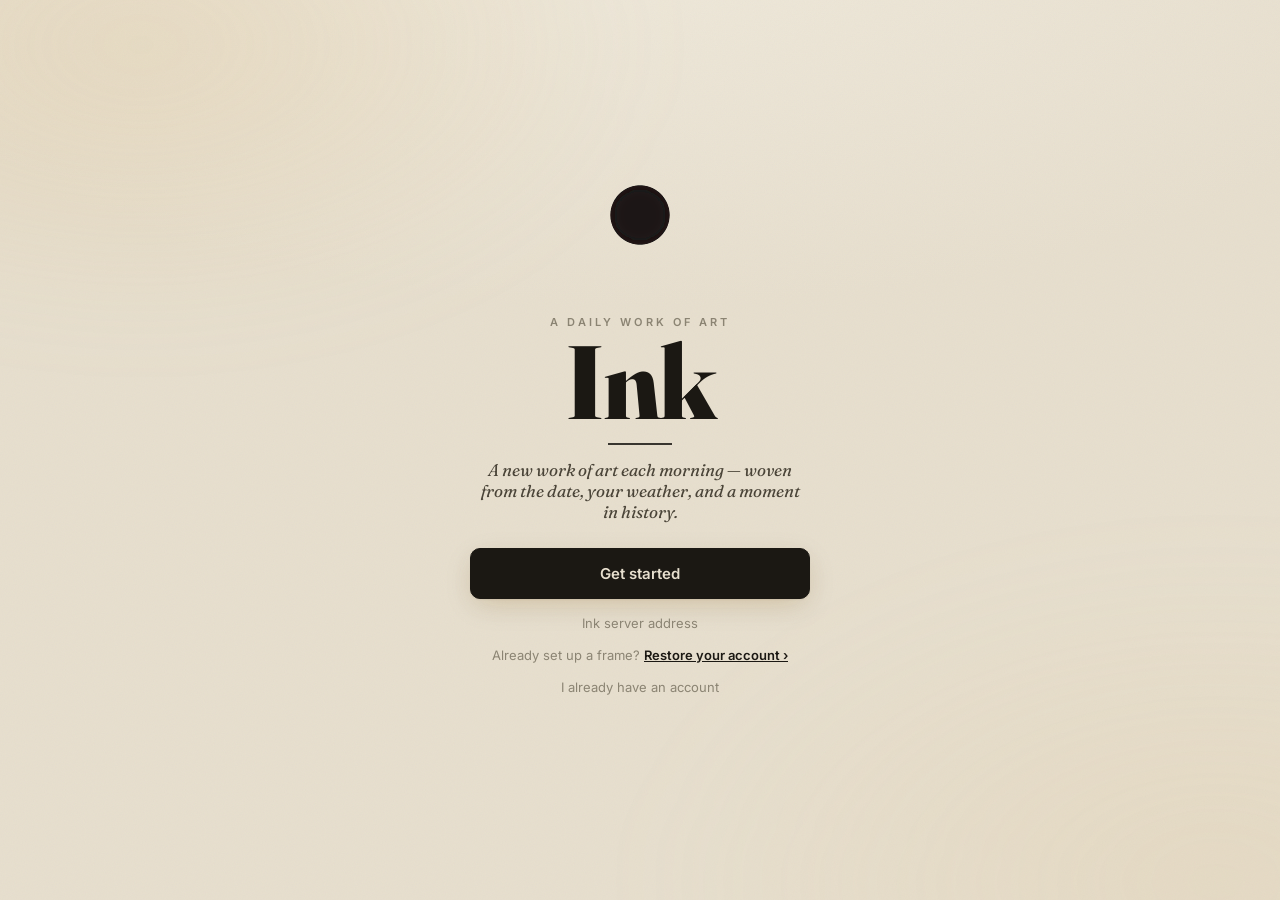
==== index.html @ da03d5d1 "deploy: review fixes (tz banner, drag click-through, toasts) + UI polish (SW v104)" ====
<!DOCTYPE html>
<html lang="en">
<head>
  <meta charset="utf-8" />
  <meta name="viewport" content="width=device-width, initial-scale=1, viewport-fit=cover" />
  <meta name="theme-color" content="#e7dfce" />
  <link rel="icon" type="image/svg+xml" href="icon.svg" />
  <link rel="icon" type="image/png" sizes="192x192" href="icon-192.png" />
  <link rel="icon" type="image/png" sizes="512x512" href="icon-512.png" />
  <link rel="apple-touch-icon" href="apple-touch-icon.png" />
  <link rel="manifest" href="manifest.webmanifest" />
  <title>Ink</title>
  <link rel="preconnect" href="https://fonts.googleapis.com" />
  <link rel="preconnect" href="https://fonts.gstatic.com" crossorigin />
  <link rel="stylesheet"
    href="https://fonts.googleapis.com/css2?family=Fraunces:ital,opsz,wght@0,9..144,400;0,9..144,500;0,9..144,600;0,9..144,800;1,9..144,400&family=Inter:wght@400;500;600&display=swap" />
  <link rel="stylesheet" href="styles.css" />
</head>
<body>
  <!-- Reusable ink-blob mark (gooey filter). -->
  <svg width="0" height="0" aria-hidden="true" style="position:absolute">
    <defs>
      <filter id="goo">
        <feGaussianBlur in="SourceGraphic" stdDeviation="5" result="b" />
        <feColorMatrix in="b" mode="matrix"
          values="1 0 0 0 0  0 1 0 0 0  0 0 1 0 0  0 0 0 20 -9" />
      </filter>
      <g id="inkblob" filter="url(#goo)">
        <circle class="bl b1" cx="80" cy="80" r="24" />
        <circle class="bl b2" cx="80" cy="80" r="17" />
        <circle class="bl b3" cx="80" cy="80" r="13" />
        <circle class="bl b4" cx="80" cy="80" r="19" />
        <circle class="bl b5" cx="80" cy="80" r="10" />
      </g>
    </defs>
  </svg>

  <main id="app">

    <!-- Shared pull-to-refresh spinner (overlays whichever screen is pulling). -->
    <div class="pull-spinner" id="pull-spinner" aria-hidden="true">
      <svg viewBox="0 0 24 24" width="20" height="20" fill="none" stroke="currentColor" stroke-width="2" stroke-linecap="round" stroke-linejoin="round">
        <path d="M3 12a9 9 0 0 1 15.5-6.2L21 8" /><path d="M21 3v5h-5" />
        <path d="M21 12a9 9 0 0 1-15.5 6.2L3 16" /><path d="M3 21v-5h5" />
      </svg>
    </div>

    <!-- ───────────────────────── Welcome ────────────────────────────────── -->
    <section id="screen-welcome" class="screen center">
      <div class="inkmark inkmark-lg" aria-hidden="true"><svg viewBox="0 0 160 160"><use href="#inkblob" /></svg></div>
      <p class="eyebrow">A daily work of art</p>
      <h1 class="word">Ink</h1>
      <hr class="rule" />
      <p class="tagline">A new work of art each morning — woven from the date, your weather, and a moment in history.</p>
      <button id="start-btn" class="btn-primary">Get started</button>
      <details id="server-details" class="disclosure">
        <summary>Ink server address</summary>
        <label>Server URL<input id="server-url" placeholder="https://your-ink-server" /></label>
        <button id="server-save" type="button" class="btn-ghost">Save server</button>
      </details>
      <p class="returning-hint">Already set up a frame? <button type="button" id="restore-open" class="link inline-link">Restore your account ›</button></p>
      <details class="disclosure" id="restore-details">
        <summary>I already have an account</summary>
        <label>Account token<input id="restore-token" placeholder="paste your token" /></label>
        <button id="restore-btn" class="btn-ghost">Restore</button>
      </details>
      <p id="welcome-error" class="error" hidden></p>
    </section>

    <!-- ───────────────────────────── Home ───────────────────────────────── -->
    <section id="screen-home" class="screen home" hidden>
      <header class="home-top">
        <span class="brand-word">Ink</span>
        <span class="inkmark inkmark-anim" aria-hidden="true"><svg viewBox="0 0 160 160"><use href="#inkblob" /></svg></span>
        <span class="home-actions">
          <button class="gear-btn" id="add-frame-btn" aria-label="Add a frame" title="Add a frame">
            <svg viewBox="0 0 24 24" width="22" height="22"><path d="M12 5v14M5 12h14" fill="none" stroke="currentColor" stroke-width="2" stroke-linecap="round"/></svg>
          </button>
          <button class="gear-btn" id="app-settings-btn" aria-label="App settings">
            <svg viewBox="0 0 24 24" width="22" height="22"><path d="M12 8a4 4 0 100 8 4 4 0 000-8zm8.4 4a6.5 6.5 0 00-.1-1.2l2-1.6-2-3.4-2.4 1a6.4 6.4 0 00-2-1.2l-.4-2.6H9.5L9 5.8a6.4 6.4 0 00-2 1.2l-2.4-1-2 3.4 2 1.6A6.5 6.5 0 003.6 12c0 .4 0 .8.1 1.2l-2 1.6 2 3.4 2.4-1c.6.5 1.3.9 2 1.2l.4 2.6h5l.4-2.6c.7-.3 1.4-.7 2-1.2l2.4 1 2-3.4-2-1.6c.1-.4.1-.8.1-1.2z" fill="none" stroke="currentColor" stroke-width="1.6"/></svg>
          </button>
        </span>
      </header>

      <!-- Empty: no frame connected -->
      <div id="home-empty" class="empty-state" hidden>
        <div class="empty-brand">
          <span class="empty-wordmark">Ink</span>
          <span class="inkmark float" aria-hidden="true"><svg viewBox="0 0 160 160"><use href="#inkblob" /></svg></span>
        </div>
        <h2>Add your first frame</h2>
        <p class="muted">Connect your Ink frame and see a new work of art each morning.</p>
        <button id="empty-connect-btn" class="btn-primary">Connect a frame</button>
      </div>

      <!-- Connected: a swipeable carousel of frames, each a hung work of art -->
      <div id="home-frame" class="home-frame" hidden>
        <div class="home-carousel" id="home-carousel"></div>
        <div class="dots" id="home-dots" hidden></div>
        <p class="swipe-hint" id="home-swipe-hint" hidden>Swipe to switch · hold to reorder</p>
      </div>
      <!-- One card per frame, cloned into #home-carousel (classes, not ids, so
           multiple cards can coexist). -->
      <template id="home-card-tpl">
        <div class="home-card">
          <button class="gallery-frame home-art-btn" type="button" aria-label="Open frame">
            <span class="gframe-wood">
              <span class="gframe-mat">
                <span class="skeleton home-skeleton"></span>
                <img class="home-art-img" alt="current artwork" />
              </span>
            </span>
          </button>
          <figcaption class="home-meta">
            <h2 class="art-title">
              <span class="home-frame-name">My frame</span>
              <svg class="title-moon home-sleep-moon" viewBox="0 0 24 24" width="16" height="16" aria-label="Asleep" hidden><path d="M21 12.8A9 9 0 1 1 11.2 3a7 7 0 0 0 9.8 9.8z" fill="currentColor"/></svg>
            </h2>
            <p class="art-caption home-explain">—</p>
            <button class="open-chip home-more" type="button">Open</button>
          </figcaption>
        </div>
      </template>
    </section>

    <!-- ───────────────────────── Connect a frame ────────────────────────── -->
    <section id="screen-connect" class="screen" hidden>
      <header class="topbar">
        <button class="link back" id="connect-back">‹ Back</button>
        <span class="brand-text">Connect a frame</span><span class="spacer"></span>
      </header>
      <ol class="steps">
        <li><b>Onboarding mode.</b> A new frame is ready on first power‑on. To re‑pair
          one, hold <b>KEY3</b> ~15 s.</li>
        <li><b>Join the frame's Wi‑Fi</b> (“Ink Frame”) on your phone; a setup page opens.</li>
        <li><b>Pick your home Wi‑Fi.</b> The frame then shows a QR + 6‑digit code.</li>
        <li><b>Scan it below</b> (or enter the code).</li>
      </ol>

      <button type="button" id="scan-btn" class="btn-primary">Scan QR to pair</button>
      <div id="scanner" class="scanner" hidden>
        <video id="scan-video" playsinline muted></video>
        <p class="scan-hint" id="scan-hint">Point the camera at the QR on the frame…</p>
        <button type="button" id="scan-cancel" class="btn-ghost">Cancel</button>
      </div>

      <details class="disclosure" id="manual-pair">
        <summary>Enter the code instead</summary>
        <form id="pair-form" class="pair-form">
          <input id="pair-code" inputmode="numeric" maxlength="6" placeholder="000000" class="code-input" />
          <label>Name this frame <span class="optional">(optional)</span>
            <input id="pair-name" maxlength="40" placeholder="e.g. Living room" /></label>
          <button type="submit" class="btn-primary">Pair frame</button>
          <p id="pair-error" class="error" hidden></p>
        </form>
      </details>
    </section>

    <!-- ─────────────────────────── Frame detail ─────────────────────────── -->
    <section id="screen-frame" class="screen frame-screen" hidden>
      <header class="home-top">
        <button class="link back" id="frame-back">‹</button>
        <span class="brand-word small">Ink</span>
        <span class="inkmark inkmark-anim" aria-hidden="true"><svg viewBox="0 0 160 160"><use href="#inkblob" /></svg></span>
      </header>

      <div class="gallery" id="gallery"></div>
      <div class="dots" id="gallery-dots"></div>

      <div class="status-line"><span class="dot" id="fr-dot"></span><span id="fr-status">—</span></div>

      <div class="frame-alert" id="frame-alert" hidden></div>

      <section class="placard">
        <p class="placard-eyebrow" id="ev-meta">On view today</p>
        <p class="placard-body" id="ev-text">—</p>
        <button type="button" id="ev-more" class="read-more" hidden>Read more</button>
        <p class="placard-sign" id="ev-sign" hidden></p>
      </section>

      <section class="also" id="other-events" hidden>
        <button type="button" id="also-toggle" class="also-toggle" aria-expanded="false" aria-controls="also-list">
          <span class="also-title">Also on this day</span>
          <span class="also-chev" aria-hidden="true">›</span>
        </button>
        <ul class="also-list" id="also-list" hidden></ul>
      </section>

      <div class="frame-controls">
        <button id="refresh-btn" type="button" class="icon-action" aria-label="Refresh the frame" title="Refresh the frame">
          <svg viewBox="0 0 24 24" aria-hidden="true"><path d="M20 11a8 8 0 1 0-.9 4.5M20 5v6h-6" fill="none" stroke="currentColor" stroke-width="2" stroke-linecap="round" stroke-linejoin="round"/></svg>
        </button>
        <button id="regen-btn" type="button" class="btn-primary">Generate</button>
        <button id="sleep-btn" type="button" class="icon-action" aria-label="Sleep the frame" title="Sleep the frame">
          <svg viewBox="0 0 24 24" aria-hidden="true"><path d="M21 12.8A8.5 8.5 0 1 1 11.2 3a6.6 6.6 0 0 0 9.8 9.8z" fill="none" stroke="currentColor" stroke-width="2" stroke-linecap="round" stroke-linejoin="round"/></svg>
        </button>
      </div>
      <p id="refresh-hint" class="sleep-hint center-text" hidden></p>

      <nav class="nav-list compact">
        <button class="nav-row" id="goto-artwork"><span class="nav-ico">🎨</span><span class="nav-t">Artwork</span><span class="nav-chev">›</span></button>
        <button class="nav-row" id="goto-settings"><span class="nav-ico">⚙︎</span><span class="nav-t">Frame settings</span><span class="nav-chev">›</span></button>
      </nav>
    </section>

    <!-- ────────────────────── Artwork settings ──────────────────────────── -->
    <section id="screen-artwork" class="screen" hidden>
      <header class="topbar">
        <button class="link back" id="artwork-back">‹ Frame</button>
        <span class="brand-text">Artwork</span><span class="spacer"></span>
      </header>
      <form id="artwork-form">

        <div class="card">
          <div class="card-head">
            <h3>Location &amp; weather</h3>
            <label class="toggle title-toggle" title="Use location &amp; weather"><input type="checkbox" id="use_weather" /><i></i></label>
          </div>
          <div id="loc-weather-body">
          <span class="field-label">Location</span>
          <div class="loc-view" id="loc-view">
            <span id="city-display" class="loc-text"></span>
            <button type="button" id="city-edit" class="loc-edit-btn" aria-label="Edit location">
              <svg viewBox="0 0 24 24" width="18" height="18" fill="none" stroke="currentColor"
                   stroke-width="1.7" stroke-linecap="round" stroke-linejoin="round">
                <path d="M12 20h9" />
                <path d="M16.5 3.5a2.12 2.12 0 0 1 3 3L7 19l-4 1 1-4 12.5-12.5z" />
              </svg>
            </button>
          </div>
          <div class="loc-edit" id="loc-edit" hidden>
            <div class="autocomplete">
              <div class="loc-input-row">
                <input id="city-name" placeholder="Type a city…" autocomplete="off"
                       autocapitalize="words" spellcheck="false" />
                <button type="button" id="city-find" class="btn-ghost inline">Find</button>
                <button type="button" id="city-accept" class="btn-accept" aria-label="Accept location">
                  <svg viewBox="0 0 24 24" width="20" height="20" fill="none" stroke="currentColor"
                       stroke-width="2.4" stroke-linecap="round" stroke-linejoin="round">
                    <path d="M20 6 9 17l-5-5" />
                  </svg>
                </button>
              </div>
              <ul id="city-suggest" class="suggest" hidden></ul>
            </div>
            <button type="button" id="geo-btn" class="link locate">Use my current location</button>
            <label class="toggle"><span>Enter coordinates manually</span><input type="checkbox" id="manual-coords" /><i></i></label>
            <div class="row" id="coords-row" hidden>
              <label>Latitude<input id="lat" type="number" step="0.0001" /></label>
              <label>Longitude<input id="lon" type="number" step="0.0001" /></label>
            </div>
          </div>
          <fieldset class="radios" id="unit-radios">
            <legend>Temperature units</legend>
            <label class="radio"><input type="radio" name="unit" value="c" /><span>°C</span></label>
            <label class="radio"><input type="radio" name="unit" value="f" /><span>°F</span></label>
          </fieldset>
          </div><!-- /loc-weather-body -->
        </div>

        <div class="card">
          <div class="card-head">
            <h3>Date</h3>
            <label class="toggle title-toggle" title="Show the date"><input type="checkbox" id="show_date" /><i></i></label>
          </div>
          <label id="date-format-row">Date format
            <select id="date-format"></select>
          </label>
          <div id="date-custom-wrap" hidden>
            <div class="field-label-row">
              <span class="field-label">Custom format</span>
              <button type="button" id="date-help-btn" class="help-btn" aria-label="Show format codes">?</button>
            </div>
            <input id="date-custom" type="text" maxlength="40" placeholder="ddd MMM Do" autocapitalize="none" autocomplete="off" spellcheck="false" />
            <p id="date-preview" class="date-preview"></p>
          </div>
        </div>

        <div id="date-help-modal" class="modal-overlay" hidden>
          <div class="modal-card" role="dialog" aria-modal="true" aria-label="Date format codes">
            <div class="modal-head">
              <h4>Format codes</h4>
              <button type="button" id="date-help-close" class="modal-close" aria-label="Close">&times;</button>
            </div>
            <dl id="date-token-list"></dl>
          </div>
        </div>

        <div class="card">
          <div class="card-head">
            <h3>Interests</h3>
            <label class="toggle title-toggle" title="Draw from a moment in history"><input type="checkbox" id="use_event" /><i></i></label>
          </div>
          <div id="interests-body">
            <p class="hint">Topics the daily moment is chosen from.</p>
            <fieldset class="chips" id="interest-chips"></fieldset>
            <label>Anything else<input id="interest-other" placeholder="e.g. jazz, sailing, poetry" /></label>
            <h4 class="sub">Holidays</h4>
            <label class="toggle"><span>Jewish</span><input type="checkbox" id="h-jewish" /><i></i></label>
            <label class="toggle"><span>Israeli</span><input type="checkbox" id="h-israeli" /><i></i></label>
            <label class="toggle"><span>Global</span><input type="checkbox" id="h-global" /><i></i></label>
          </div>
        </div>

        <div class="card">
          <h3>Style &amp; details</h3>
          <fieldset class="radios orient" id="orient-radios">
            <legend>Orientation</legend>
            <label class="radio orient-opt"><input type="radio" name="orient" value="landscape" /><span><svg viewBox="0 0 24 18" class="ori"><rect x="1" y="1" width="22" height="16" rx="2"/></svg>Landscape</span></label>
            <label class="radio orient-opt"><input type="radio" name="orient" value="portrait" /><span><svg viewBox="0 0 18 24" class="ori"><rect x="1" y="1" width="16" height="22" rx="2"/></svg>Portrait</span></label>
          </fieldset>
          <label>Language<select id="language"><option value="en">English</option><option value="he">Hebrew</option></select></label>
          <label>Signature<input id="signature" placeholder="Ink." /></label>
        </div>

        <div class="sticky-save">
          <button type="submit" class="btn-primary">Save</button>
        </div>
      </form>
    </section>

    <!-- ───────────────────────── Frame settings ─────────────────────────── -->
    <section id="screen-settings" class="screen" hidden>
      <header class="topbar">
        <button class="link back" id="settings-back">‹ Frame</button>
        <span class="brand-text">Frame settings</span>
        <button id="settings-save" class="btn-save-top" type="button" disabled>Save</button>
      </header>

      <div class="card status-card">
        <div class="status-head"><span class="dot" id="set-dot"></span><span class="status-state" id="set-state">—</span></div>
        <p class="status-sub" id="set-sub"></p>
      </div>

      <div class="card">
        <h3>Name</h3>
        <input id="set-name" maxlength="40" placeholder="Ink Frame" />
      </div>

      <div class="card">
        <h3>Schedule</h3>
        <fieldset class="radios" id="sched-radios">
          <legend>Create a new work</legend>
          <label class="radio"><input type="radio" name="sched" value="daily" /><span>Daily</span></label>
          <label class="radio"><input type="radio" name="sched" value="weekly" /><span>Weekly</span></label>
          <label class="radio"><input type="radio" name="sched" value="custom" /><span>Specific days</span></label>
        </fieldset>
        <fieldset class="chips days" id="day-chips" hidden></fieldset>
        <label>Daily update time<input id="wake" type="time" step="300" /></label>
      </div>

      <div class="card">
        <h3>Power</h3>
        <fieldset class="radios" id="sleep-radios">
          <legend>When idle</legend>
          <label class="radio"><input type="radio" name="sleepmode" value="always_on" /><span>Always on</span></label>
          <label class="radio"><input type="radio" name="sleepmode" value="sleep" /><span>Sleep after a while</span></label>
        </fieldset>
        <label id="sleep-after-row" hidden>Sleep after (minutes)<input id="sleep-after" type="number" min="1" max="240" /></label>
        <p class="hint">Always on keeps the picture up and refreshes through the day — best when plugged in. Sleep wakes at the update time, shows the new work, then sleeps to save power — best on battery.</p>
      </div>

      <div class="card">
        <h3>Time zone</h3>
        <label class="toggle"><span>Automatic (match the location)</span><input type="checkbox" id="auto-tz" /><i></i></label>
        <label id="tz-row" hidden>Time zone<input id="tz" placeholder="Asia/Jerusalem" /></label>
      </div>

      <dl class="spec">
        <div><dt>Connection</dt><dd id="spec-conn">—</dd></div>
        <div><dt>Wi‑Fi signal</dt><dd id="spec-wifi">—</dd></div>
        <div><dt>Firmware</dt><dd id="spec-fw">—</dd></div>
        <div><dt>Frame ID</dt><dd id="spec-id" class="mono">—</dd></div>
      </dl>
      <button id="check-fw-btn" type="button" class="btn-ghost wide">Check for updates</button>
      <p id="fw-status-hint" class="hint center-text"></p>

      <div class="card">
        <h3>Buttons</h3>
        <ul class="buttons-help">
          <li><b>KEY1</b><span>Sleep / wake — tap to put the frame to sleep, tap again to wake it.</span></li>
          <li><b>KEY2</b><span>Refresh — re‑fetch and redraw the current artwork.</span></li>
          <li><b>KEY3</b><span>Wake — wakes the frame from sleep.</span></li>
          <li><b>KEY1 + KEY3</b><span>Factory reset — hold both together for ~15 s to wipe Wi‑Fi &amp; pairing and return to onboarding.</span></li>
        </ul>
      </div>

      <button id="disconnect-btn" type="button" class="btn-danger">Disconnect &amp; forget this frame</button>
      <p class="hint center-text">Forgetting unpairs this frame from your account. It keeps its Wi‑Fi and shows the pairing screen, ready to re‑add.</p>

      <button id="factory-btn" type="button" class="btn-danger">Factory restore</button>
      <p class="hint center-text">Full wipe: clears Wi‑Fi <em>and</em> pairing on the frame and returns it to onboarding from scratch — for re‑gifting or moving networks. The frame must be online.</p>
    </section>

    <!-- ───────────────────────── App settings ───────────────────────────── -->
    <section id="screen-account" class="screen" hidden>
      <header class="topbar">
        <button class="link back" id="acct-back">‹ Home</button>
        <span class="brand-text">App settings</span><span class="spacer"></span>
      </header>

      <div class="card">
        <h3>Image generation</h3>
        <p class="hint">Your daily artwork is created with OpenAI. Use Ink's shared key, or bring your own.</p>
        <div class="segmented">
          <button type="button" class="seg" id="seg-platform">Ink's key</button>
          <button type="button" class="seg" id="seg-own">My own key</button>
        </div>
        <div id="own-key-fields" hidden>
          <label>Your OpenAI API key<input id="api-key" type="password" placeholder="sk-..." autocomplete="off" /></label>
          <button id="save-key-btn" type="button" class="btn-primary">Save key</button>
        </div>
        <p id="key-required-note" class="hint" hidden>Your own key is required for this account.</p>
        <p id="key-err" class="error" hidden></p>
      </div>

      <div class="card" id="install-card" hidden>
        <h3>Install Ink</h3>
        <p class="hint" id="install-hint">Add Ink to your home screen for a full‑screen experience.</p>
        <button id="install-btn" type="button" class="btn-primary">Install app</button>
      </div>

      <dl class="spec">
        <div><dt>App version</dt><dd id="app-version" class="mono">—</dd></div>
        <div><dt>Account</dt><dd id="acct-id" class="mono">—</dd></div>
      </dl>
      <button id="update-btn" type="button" class="btn-ghost wide">Check for updates</button>

      <details class="disclosure-card">
        <summary>Advanced</summary>
        <div class="adv-body">
          <label>Server URL<input id="acct-server-url" placeholder="https://your-ink-server" /></label>
          <button id="acct-server-save" type="button" class="btn-ghost">Save server</button>
          <hr class="adv-rule" />
          <p class="hint">Account key — restores this account on another device (temporary, until sign‑in). Keep it private.</p>
          <input id="token-display" readonly class="mono" />
        </div>
      </details>

      <button id="logout-btn" type="button" class="link danger-link">Log out</button>
    </section>

  </main>

  <div id="install-banner" class="install-banner" hidden>
    <div class="ib-mark inkmark inkmark-sm" aria-hidden="true"><svg viewBox="0 0 160 160"><use href="#inkblob" /></svg></div>
    <div class="ib-body">
      <p class="ib-title">Install Ink</p>
      <p class="ib-sub" id="ib-sub">Add it to your home screen for a full‑screen experience.</p>
      <label class="ib-check"><input type="checkbox" id="ib-dontshow" /> Don't show this again</label>
    </div>
    <div class="ib-actions">
      <button id="ib-install" class="btn-primary ib-btn">Install</button>
      <button id="ib-dismiss" class="link ib-later">Not now</button>
    </div>
  </div>

  <!-- Visibility is opacity-driven (.show); no [hidden] — the global
       [hidden]{display:none!important} would defeat the fade transition. -->
  <div id="toast" class="toast" aria-live="polite"></div>

  <!-- Firmware-update toast: pinned to the top, black on white text. Re-checked
       on every app launch; "Close" dismisses it for this session only. -->
  <div id="fw-toast" class="fw-toast" hidden role="status">
    <div class="fw-toast-text">
      <strong id="fw-toast-title">Firmware update available</strong>
      <span id="fw-toast-sub" class="fw-toast-sub"></span>
    </div>
    <button id="fw-toast-update" type="button" class="fw-toast-btn">Update</button>
    <button id="fw-toast-close" type="button" class="fw-toast-x" aria-label="Close">✕</button>
  </div>

  <!-- App (PWA) update — mirrors the firmware toast; Refresh reloads the new build. -->
  <div id="app-toast" class="fw-toast" hidden role="status">
    <div class="fw-toast-text">
      <strong>App update available</strong>
      <span class="fw-toast-sub">A new version of Ink is ready.</span>
    </div>
    <button id="app-toast-refresh" type="button" class="fw-toast-btn">Refresh</button>
    <button id="app-toast-close" type="button" class="fw-toast-x" aria-label="Close">✕</button>
  </div>

  <!-- Artwork-waiting toast: a new work was generated but the frame is asleep/
       offline, so it can't fetch it until it's back. Persists (no remote wake). -->
  <div id="wake-toast" class="fw-toast" hidden role="status">
    <div class="fw-toast-text">
      <strong>New artwork ready</strong>
      <span id="wake-toast-sub" class="fw-toast-sub">Wake the frame to show it.</span>
    </div>
    <button id="wake-toast-close" type="button" class="fw-toast-x" aria-label="Close">✕</button>
  </div>

  <!-- Zoom lightbox: tap an artwork in the gallery to view it large -->
  <div id="lightbox" class="lightbox" hidden>
    <button id="lb-close" class="lb-close" aria-label="Close">✕</button>
    <div class="lb-frame"><img id="lb-img" alt="artwork" /></div>
  </div>

  <script src="jsqr.js"></script>
  <script src="app.js"></script>
</body>
</html>
---- styles.css ----
/* ───────────────────────────── Ink — premium control app ──────────────────
   Editorial black & beige. Fraunces display serif, Inter for UI text.
   ------------------------------------------------------------------------- */
:root {
  --paper:    #e7dfce;   /* warm beige ground */
  --paper-2:  #efe9db;   /* lifted card */
  --ink:      #1b1813;   /* near-black */
  --ink-soft: #4a4438;
  --muted:    #8b8473;
  --line:     #cfc6b1;
  --accent:   #1b1813;
  --ok:       #3f6b4c;
  --danger:   #9b3b2f;
  --radius:   16px;
  --radius-sm: 10px;
  --shadow:   0 1px 2px rgba(27,24,19,.06), 0 8px 30px rgba(27,24,19,.08);
  --shadow-lg: 0 2px 6px rgba(27,24,19,.08), 0 24px 60px rgba(27,24,19,.16);
  --ease:     cubic-bezier(.2,.7,.2,1);
  --maxw:     560px;
  --glow:     214, 178, 116;   /* warm amber for AI-magic glows: rgba(var(--glow), a) */
}

* { box-sizing: border-box; }
html, body { margin: 0; }
/* Suppress the browser's native pull-to-refresh everywhere — we provide our own. */
html, body { overscroll-behavior-y: none; }
/* A `hidden` element must always stay hidden — author rules like
   `.home-frame { display:flex }` would otherwise beat the UA [hidden] default
   and leak the inactive view under the active one. */
[hidden] { display: none !important; }
body {
  background:
    radial-gradient(120% 80% at 50% -10%, #efe9db 0%, var(--paper) 55%),
    var(--paper);
  color: var(--ink);
  font-family: "Inter", system-ui, sans-serif;
  -webkit-font-smoothing: antialiased;
  min-height: 100dvh;
  background-attachment: fixed;
}
body::before {
  content: ""; position: fixed; inset: 0; pointer-events: none; z-index: 0;
  opacity: .04;
  background-image: url("data:image/svg+xml,%3Csvg xmlns='http://www.w3.org/2000/svg' width='120' height='120'%3E%3Cfilter id='n'%3E%3CfeTurbulence type='fractalNoise' baseFrequency='.9' numOctaves='2'/%3E%3C/filter%3E%3Crect width='100%25' height='100%25' filter='url(%23n)'/%3E%3C/svg%3E");
}
/* Ambient "AI" aura — warm glows that slowly breathe + drift behind everything. */
body::after {
  content: ""; position: fixed; inset: -25%; z-index: 0; pointer-events: none;
  background:
    radial-gradient(38% 30% at 24% 20%, rgba(var(--glow), .18), transparent 70%),
    radial-gradient(42% 34% at 80% 82%, rgba(var(--glow), .12), transparent 72%);
  filter: blur(48px);
  animation: aura-drift 26s ease-in-out infinite alternate;
}
@keyframes aura-drift {
  from { transform: translate3d(0, 0, 0) scale(1); }
  to   { transform: translate3d(2%, -3%, 0) scale(1.1); }
}

#app { position: relative; z-index: 1; max-width: var(--maxw); margin: 0 auto;
       padding: max(18px, env(safe-area-inset-top)) 20px 60px; }
/* Home is locked to exactly one viewport — no page scroll. Other screens keep
   the scrollable padding above. */
#app.locked { height: 100dvh; overflow: hidden;
       padding: max(12px, env(safe-area-inset-top)) 20px max(10px, env(safe-area-inset-bottom)); }
/* Lock the page itself on home so it can't scroll/rubber-band even a few px. */
body.home-locked { overflow: hidden; height: 100dvh; overscroll-behavior-y: none; }

/* ── Screen transitions ───────────────────────────────────────────────── */
.screen { animation: rise .42s var(--ease) both; }
/* Must beat later equal-specificity rules like `.screen.center { display:flex }`,
   otherwise a hidden screen (e.g. welcome) keeps rendering under the active one. */
.screen[hidden] { display: none !important; }
@keyframes rise { from { opacity: 0; transform: translateY(10px); } to { opacity: 1; transform: none; } }
.screen.center { min-height: 86dvh; display: flex; flex-direction: column;
                 align-items: center; justify-content: center; text-align: center; }
@media (prefers-reduced-motion: reduce) {
  .screen, .float, .bl, body::after,
  .brand-word, .word, .btn-primary.busy, .spin-sm, .gen-step, .pull-spinner.engaged { animation: none !important; }
}

/* ── Typography ───────────────────────────────────────────────────────── */
h1, h2, h3, .word, .brand, .brand-text, .placard-body, .status-state {
  font-family: "Fraunces", Georgia, serif;
}
.eyebrow { font-family: "Inter"; text-transform: uppercase; letter-spacing: .28em;
           font-size: 11px; color: var(--muted); margin: 0 0 6px; font-weight: 600; }
.word { font-size: clamp(64px, 22vw, 104px); font-weight: 800; line-height: .82;
        letter-spacing: -.02em; margin: 4px 0 0; }
.tagline { color: var(--ink-soft); max-width: 30ch; margin: 14px auto 26px;
           font-family: "Fraunces"; font-style: italic; font-size: 17px; }
.rule { width: 64px; border: none; border-top: 2px solid var(--ink); margin: 18px auto 0; opacity: .85; }
.muted { color: var(--muted); }
.hint { color: var(--muted); font-size: 13px; margin: 6px 0; }
.center-text { text-align: center; }
.mono { font-family: ui-monospace, "SF Mono", Menlo, monospace; font-size: 12.5px; }

/* ── Ink mark + blob animation ────────────────────────────────────────── */
.inkmark svg { width: 100%; height: 100%; display: block; }
.bl { fill: var(--ink); transform-origin: 80px 80px; animation: drift 7s var(--ease) infinite; }
.b2 { animation-delay: -1.4s } .b3 { animation-delay: -2.8s }
.b4 { animation-delay: -4.2s } .b5 { animation-delay: -5.6s }
@keyframes drift {
  0%,100% { transform: translate(0,0) scale(1); }
  20%     { transform: translate(13px,-10px) scale(1.12); }
  40%     { transform: translate(-9px,8px) scale(.9); }
  60%     { transform: translate(10px,9px) scale(1.08); }
  80%     { transform: translate(-7px,-6px) scale(.96); }
}
.inkmark-lg { width: 200px; height: 200px; }
.inkmark-md { width: 148px; height: 148px; }
.inkmark-sm { width: 26px; height: 26px; }
.float { animation: bob 6s var(--ease) infinite; }
@keyframes bob { 0%,100% { transform: translateY(0) } 50% { transform: translateY(-12px) } }

/* ── Top bar ──────────────────────────────────────────────────────────── */
.topbar { display: flex; align-items: center; gap: 10px; margin: 4px 0 22px; min-height: 38px; }
.brand { display: flex; align-items: center; gap: 8px; font-size: 24px; font-weight: 800;
         letter-spacing: -.01em; }
.brand-text { font-size: 19px; font-weight: 600; flex: 1; text-align: center; }
.spacer { width: 38px; }
/* Global Save in a settings header — enabled only when something changed. */
.btn-save-top { flex: none; background: var(--ink); color: var(--paper); border: none;
  border-radius: 999px; font: inherit; font-weight: 600; font-size: 14px; padding: 7px 18px;
  cursor: pointer; transition: opacity .2s, transform .12s var(--ease); }
.btn-save-top:disabled { opacity: .32; cursor: default; }
.btn-save-top:not(:disabled):active { transform: scale(.95); }
.link { background: none; border: none; color: var(--ink); font: inherit; cursor: pointer;
        font-weight: 500; padding: 6px 2px; }
.link.back { color: var(--ink-soft); }
.link:active { opacity: .6; }
.icon-btn { margin-left: auto; background: none; border: none; cursor: pointer; padding: 8px;
            border-radius: 50%; color: var(--ink); transition: background .2s; }
.icon-btn:hover { background: rgba(27,24,19,.07); }
.icon-btn svg { fill: currentColor; }

/* ── Buttons ──────────────────────────────────────────────────────────── */
button { font-family: inherit; }
.btn-primary, .btn-ghost, .btn-danger {
  display: inline-flex; align-items: center; justify-content: center;
  width: 100%; padding: 15px 18px; border-radius: var(--radius-sm);
  font-size: 15px; font-weight: 600; cursor: pointer; border: 1.5px solid var(--ink);
  transition: transform .12s var(--ease), box-shadow .2s, background .2s, opacity .2s;
}
/* Keyboard affordance: one consistent focus ring, everywhere (invisible for
   mouse/touch — :focus-visible only). */
:where(button, a, input, select, textarea, summary):focus-visible {
  outline: 2px solid var(--ink); outline-offset: 3px; border-radius: 4px;
}

.btn-primary { background: var(--ink); color: var(--paper);
               box-shadow: var(--shadow), 0 8px 26px -10px rgba(var(--glow), .45); }
.btn-primary:hover { box-shadow: var(--shadow-lg); transform: translateY(-1px); }
.btn-primary:active { transform: scale(.978); box-shadow: var(--shadow); }
.btn-ghost { background: transparent; color: var(--ink); }
.btn-ghost:hover { background: rgba(27,24,19,.05); }
.btn-danger { background: transparent; color: var(--danger); border-color: var(--danger); }
.btn-danger:hover { background: rgba(155,59,47,.07); }

/* Firmware-update toast — pinned to the top, black with white text. */
.fw-toast {
  position: fixed; top: 0; left: 0; right: 0; z-index: 50;
  margin: 0 auto; max-width: var(--maxw);
  display: flex; align-items: center; gap: 12px;
  padding: max(12px, env(safe-area-inset-top)) 14px 12px;
  background: #14110d; color: #fff;
  box-shadow: var(--shadow-lg);
  /* Fade in only — a translateY slide-in could get stuck in its start state
     (translateY(-100%)) and leave the toast above the viewport with the X
     unreachable. Opacity can't push it off-screen, so the toast (and its close
     button) is always in place. */
  animation: fw-fade .25s var(--ease) both;
}
@keyframes fw-fade { from { opacity: 0; } to { opacity: 1; } }
/* If several pinned toasts show at once, stack them instead of overlapping. */
#fw-toast:not([hidden]) ~ #app-toast { top: 64px; }
#fw-toast:not([hidden]) ~ #wake-toast,
#app-toast:not([hidden]) ~ #wake-toast { top: 64px; }
#fw-toast:not([hidden]) ~ #app-toast:not([hidden]) ~ #wake-toast { top: 128px; }
.fw-toast-text { flex: 1; min-width: 0; display: flex; flex-direction: column; line-height: 1.25; }
.fw-toast-text strong { font-weight: 700; font-size: 15px; }
.fw-toast-sub { font-size: 12.5px; opacity: .82; font-variant-numeric: tabular-nums; }
.fw-toast-btn {
  flex: none; background: #fff; color: #14110d; border: none; border-radius: 999px;
  font: inherit; font-weight: 600; font-size: 14px; padding: 8px 18px; cursor: pointer;
  transition: transform .12s var(--ease), opacity .2s;
}
.fw-toast-btn:not(:disabled):active { transform: scale(.95); }
.fw-toast-btn:disabled { opacity: .45; cursor: default; }
.fw-toast-x { flex: none; background: none; border: none; color: #fff; font-size: 15px;
  cursor: pointer; padding: 6px; opacity: .75; line-height: 1; }
.fw-toast-x:hover { opacity: 1; }
#factory-btn { margin-top: 18px; }
.btn-primary:disabled { opacity: .55; cursor: default; transform: none; }
.btn-ghost:disabled { opacity: .4; cursor: default; background: transparent; }
/* Generating: a warm shimmer sweeps the button — "AI at work". */
.btn-primary.busy {
  background-image: linear-gradient(100deg, var(--ink) 35%, #4a3d2c 50%, var(--ink) 65%);
  background-size: 220% 100%;
  animation: ink-sheen 1.3s linear infinite;
  white-space: nowrap;
}
/* Each generation step gently fades in as the label changes. */
.gen-step { display: inline-block; animation: gen-fade .34s var(--ease) both; }
@keyframes gen-fade { from { opacity: 0; transform: translateY(2px); } to { opacity: 1; transform: none; } }
button.inline { width: auto; white-space: nowrap; padding: 0 16px; }

/* Transient "✓ Saved" confirmation shown on the save button itself. */
.btn-saved { animation: saved-glow .9s var(--ease); }
.btn-saved .saved-ico { display: inline-grid; place-items: center; width: 1.05em; height: 1.05em;
                        margin-right: 7px; vertical-align: -2px;
                        animation: saved-pop .34s var(--ease) both; }
.btn-saved .saved-ico svg { width: 100%; height: 100%; }
.btn-saved .saved-ico path { stroke-dasharray: 24; stroke-dashoffset: 24;
                             animation: saved-draw .42s var(--ease) .06s forwards; }
.btn-saved .saved-label { animation: saved-fade .34s var(--ease) both; }
@keyframes saved-pop  { 0% { transform: scale(.3); opacity: 0; } 62% { transform: scale(1.18); } 100% { transform: scale(1); opacity: 1; } }
@keyframes saved-draw { to { stroke-dashoffset: 0; } }
@keyframes saved-fade { from { opacity: .25; } to { opacity: 1; } }
@keyframes saved-glow { 0% { box-shadow: 0 0 0 0 rgba(var(--glow), .5); } 100% { box-shadow: 0 0 0 8px rgba(var(--glow), 0); } }
@media (prefers-reduced-motion: reduce) {
  .btn-saved, .btn-saved .saved-ico, .btn-saved .saved-ico path, .btn-saved .saved-label { animation: none !important; stroke-dashoffset: 0 !important; }
}
.wide { margin-top: 8px; }
.danger-link { color: var(--danger); display: block; width: 100%; text-align: center;
               margin-top: 18px; font-weight: 600; }

/* ── Inputs ───────────────────────────────────────────────────────────── */
label { display: block; font-size: 13px; font-weight: 600; color: var(--ink-soft);
        margin: 12px 0 0; }
input, select {
  width: 100%; margin-top: 6px; padding: 12px 13px; font: inherit; font-size: 15px;
  color: var(--ink); background: var(--paper-2); border: 1.5px solid var(--line);
  border-radius: var(--radius-sm); transition: border-color .2s, box-shadow .2s;
}
input:focus, select:focus { outline: none; border-color: var(--ink);
                            box-shadow: 0 0 0 3px rgba(27,24,19,.08); }
.row { display: flex; gap: 12px; }
.row > label { flex: 1; }
.row > input { flex: 1; }

/* ── Disclosures (welcome) ───────────────────────────────────────────── */
.disclosure { width: 100%; max-width: 340px; margin: 16px auto 0; text-align: left; }
.disclosure summary { cursor: pointer; color: var(--muted); font-size: 13px;
                      text-align: center; list-style: none; }
.disclosure summary::-webkit-details-marker { display: none; }
#start-btn { max-width: 340px; }

/* ── Home: empty state + frame grid ──────────────────────────────────── */
.home-eyebrow { margin-bottom: 14px; }
.empty-state { flex: 1; display: flex; flex-direction: column; align-items: center;
               justify-content: center; text-align: center; padding: 10px; }
/* Brand lockup: the "Ink" wordmark on top, the animated ink blob below it. */
.empty-brand { display: flex; flex-direction: column; align-items: center; gap: 8px; margin-bottom: 26px; }
.empty-brand .inkmark { width: 96px; height: 96px; margin: 0; }
.empty-wordmark { font-family: "Fraunces"; font-weight: 800; line-height: 1; letter-spacing: -.02em;
                  color: var(--ink); font-size: clamp(56px, 18vw, 84px); }
/* The empty state carries the branding, so drop the header wordmark + blob
   (the gear stays for account access). */
#screen-home.is-empty .home-top .brand-word,
#screen-home.is-empty .home-top .inkmark-anim { display: none; }
.empty-state h2 { font-size: 28px; margin: 0 0 6px; }
.empty-state p { margin: 0 auto 22px; max-width: 26ch; }
.empty-state .btn-primary { max-width: 280px; margin: 0 auto; }

.frame-grid { display: grid; gap: 16px; }
.frame-card {
  display: block; width: 100%; text-align: left; cursor: pointer; padding: 0;
  background: var(--paper-2); border: 1.5px solid var(--line); border-radius: var(--radius);
  overflow: hidden; box-shadow: var(--shadow); transition: transform .18s var(--ease), box-shadow .25s;
  animation: rise .5s var(--ease) both;
}
.frame-card:hover { transform: translateY(-3px); box-shadow: var(--shadow-lg); }
.frame-card:active { transform: scale(.99); }
.fc-thumb { position: relative; aspect-ratio: 5 / 3; background: #fff;
            border-bottom: 1.5px solid var(--line); }
.fc-thumb img { width: 100%; height: 100%; object-fit: contain; display: block; }
.fc-thumb .skeleton { position: absolute; inset: 0; }
.fc-empty { display: flex; align-items: center; justify-content: center; height: 100%;
            color: var(--muted); font-size: 13px; }
.fc-body { padding: 14px 16px 16px; }
.fc-name { display: flex; align-items: center; gap: 8px; font-family: "Fraunces";
           font-size: 19px; font-weight: 600; }
.fc-desc { color: var(--ink-soft); font-size: 13.5px; margin: 6px 0 0; line-height: 1.45;
           display: -webkit-box; -webkit-line-clamp: 2; -webkit-box-orient: vertical; overflow: hidden; }
.add-frame { margin-top: 20px; background: none; border: 1.5px dashed var(--line);
             color: var(--ink-soft); border-radius: var(--radius); padding: 16px;
             width: 100%; cursor: pointer; font-weight: 600; transition: border-color .2s, color .2s; }
.add-frame:hover { border-color: var(--ink-soft); color: var(--ink); }

/* ── Status dot ──────────────────────────────────────────────────────── */
.dot { width: 9px; height: 9px; border-radius: 50%; background: var(--muted); flex: none; }
.s-on   { background: #3f6b4c; box-shadow: 0 0 0 4px rgba(63,107,76,.18); }
.s-sleep{ background: #b08a3e; box-shadow: 0 0 0 4px rgba(176,138,62,.16); }
.s-setup{ background: #6a86b8; box-shadow: 0 0 0 4px rgba(106,134,184,.16); }
.s-off  { background: #b1aa98; }

/* ── Picture frame ───────────────────────────────────────────────────── */
.artframe { margin: 6px 0 18px; perspective: 1200px; }
.mat {
  position: relative; background: #fff; padding: 18px; border-radius: 6px;
  border: 1px solid var(--line);
  box-shadow: var(--shadow-lg), inset 0 0 0 1px rgba(0,0,0,.04);
}
.mat::after { /* inner bevel */
  content: ""; position: absolute; inset: 18px; border: 1px solid rgba(0,0,0,.08);
  pointer-events: none;
}
.mat img { display: block; width: 100%; border-radius: 2px; opacity: 0;
           transition: opacity .5s var(--ease); }
.mat img.loaded { opacity: 1; }
.artframe.busy .mat img { filter: grayscale(1) opacity(.4); }

.skeleton { position: absolute; inset: 18px; border-radius: 2px;
            background: linear-gradient(100deg, #ece7db 30%, #f6f2e8 50%, #ece7db 70%);
            background-size: 200% 100%; animation: shimmer 1.4s infinite linear; }
.skeleton[hidden] { display: none; }
@keyframes shimmer { from { background-position: 200% 0 } to { background-position: -200% 0 } }

/* ── Museum placard ──────────────────────────────────────────────────── */
.placard { text-align: center; padding: 0 6px; }
.placard-eyebrow { font-size: 11px; letter-spacing: .18em; text-transform: uppercase;
                   color: var(--muted); margin: 0 0 8px; font-weight: 600; }
.placard-body { font-size: 17px; line-height: 1.55; margin: 0 0 8px; color: var(--ink); }
.placard-body.he { font-size: 16px; color: var(--ink-soft); }
.placard-sign { font-family: "Fraunces"; font-style: italic; color: var(--ink-soft); margin: 14px 0 0; font-size: 16px; }
.placard-credit { font-size: 11px; letter-spacing: .12em; text-transform: uppercase;
                  color: var(--muted); margin: 16px 0 0; }

/* ── Actions + nav list ──────────────────────────────────────────────── */
.actions { margin: 22px 0 8px; }
.actions-row { display: flex; gap: 12px; margin-top: 26px; }
/* Frame controls: circular icon buttons (Refresh, Sleep) flanking Regenerate. */
.frame-controls { display: flex; align-items: center; justify-content: center; gap: 12px; margin-top: 26px; }
.frame-controls .btn-primary { flex: 1; max-width: 260px; margin: 0; }
.icon-action { flex: none; width: 52px; height: 52px; border-radius: 50%; cursor: pointer;
               border: 1.5px solid var(--line); background: var(--paper-2); color: var(--ink);
               display: inline-flex; align-items: center; justify-content: center;
               transition: transform .12s var(--ease), box-shadow .2s, background .2s, opacity .2s; }
.icon-action svg { width: 23px; height: 23px; display: block; }
.icon-action:hover { box-shadow: var(--shadow); background: var(--paper); }
.icon-action:active { transform: scale(.93); }
.icon-action:disabled { opacity: .38; cursor: default; box-shadow: none; }
.icon-action.busy svg { animation: spin 1s linear infinite; }
@keyframes spin { to { transform: rotate(360deg); } }
/* In-button spinner for the Generate loading state — clearly animated. */
.spin-sm { display: inline-block; width: 15px; height: 15px; margin-right: 8px; vertical-align: -2px;
           border: 2px solid rgba(231,223,206,.35); border-top-color: var(--paper);
           border-radius: 50%; animation: spin .8s linear infinite; }
.actions-row .btn-ghost { flex: 0 0 38%; }
.actions-row .btn-primary { flex: 1; }
.nav-list { margin-top: 18px; display: grid; gap: 10px; }
.nav-row { display: flex; align-items: center; gap: 14px; width: 100%; cursor: pointer;
           background: var(--paper-2); border: 1.5px solid var(--line); border-radius: var(--radius);
           padding: 16px; text-align: left; transition: transform .14s var(--ease), box-shadow .2s; }
.nav-row:hover { box-shadow: var(--shadow); transform: translateY(-1px); }
.nav-row:active { transform: scale(.99); }
.nav-ico { font-size: 20px; width: 26px; text-align: center; }
.nav-col { flex: 1; display: flex; flex-direction: column; }
.nav-t { font-family: "Fraunces"; font-size: 16px; font-weight: 600; }
.nav-s { color: var(--muted); font-size: 12.5px; margin-top: 2px; }
.nav-chev { color: var(--muted); font-size: 22px; }

/* ── Cards & sections ────────────────────────────────────────────────── */
.card { background: var(--paper-2); border: 1.5px solid var(--line); border-radius: var(--radius);
        padding: 18px; margin: 0 0 16px; box-shadow: var(--shadow); }
.card h3 { margin: 0 0 4px; font-size: 17px; }
.steps { color: var(--ink-soft); font-size: 14px; line-height: 1.6; padding-left: 20px; }
.steps li { margin: 8px 0; }
.steps b { color: var(--ink); }

/* ── Connect / pairing ───────────────────────────────────────────────── */
.pair-form { margin-top: 8px; }
.code-input { text-align: center; font-family: "Fraunces"; font-size: 34px; font-weight: 600;
              letter-spacing: .42em; padding: 16px 0 16px .42em; }
.locate { color: var(--ink-soft); font-size: 13px; padding: 6px 0; }

/* ── Chips ───────────────────────────────────────────────────────────── */
.chips { border: none; padding: 0; margin: 10px 0 0; display: flex; flex-wrap: wrap; gap: 9px; }
.chip { position: relative; margin: 0; }
.chip input { position: absolute; opacity: 0; pointer-events: none; }
.chip span { display: inline-block; padding: 9px 15px; border-radius: 999px; font-size: 13.5px;
             font-weight: 600; color: var(--ink-soft); background: var(--paper);
             border: 1.5px solid var(--line); cursor: pointer; transition: all .18s var(--ease); }
.chip input:checked + span { background: var(--ink); color: var(--paper); border-color: var(--ink);
                             transform: translateY(-1px); box-shadow: var(--shadow); }

/* ── Toggle switches ─────────────────────────────────────────────────── */
.toggle { display: flex; align-items: center; justify-content: space-between; gap: 12px;
          margin: 14px 0 0; font-size: 14px; font-weight: 600; color: var(--ink); cursor: pointer; }
.toggle.standalone { margin: 0; }
.toggle input { position: absolute; opacity: 0; width: 0; height: 0; }
.toggle i { position: relative; width: 46px; height: 28px; border-radius: 999px;
            background: var(--line); transition: background .22s var(--ease); flex: none; }
.toggle i::after { content: ""; position: absolute; top: 3px; left: 3px; width: 22px; height: 22px;
                   border-radius: 50%; background: #fff; box-shadow: 0 1px 3px rgba(0,0,0,.25);
                   transition: transform .22s var(--ease); }
.toggle input:checked + i { background: var(--ink); }
.toggle input:checked + i::after { transform: translateX(18px); }
/* A master toggle sitting in a card's title row; collapses the card when off. */
.card-head { display: flex; align-items: center; justify-content: space-between; gap: 12px; }
.card-head h3 { margin: 0; }
.title-toggle { margin: 0; width: auto; flex: none; }
#loc-weather-body, #interests-body { margin-top: 4px; }

/* ── Sticky save ─────────────────────────────────────────────────────── */
.sticky-save { position: sticky; bottom: 0; padding: 14px 0 calc(14px + env(safe-area-inset-bottom));
               background: linear-gradient(to top, var(--paper) 60%, transparent); }

/* ── Frame settings: status + spec ───────────────────────────────────── */
.status-card { text-align: left; }
.status-head { display: flex; align-items: center; gap: 10px; }
.status-state { font-size: 22px; font-weight: 600; }
.status-sub { color: var(--muted); font-size: 13px; margin: 6px 0 0; }
.spec { background: var(--paper-2); border: 1.5px solid var(--line); border-radius: var(--radius);
        margin: 0 0 16px; padding: 4px 18px; box-shadow: var(--shadow); }
.spec > div { display: flex; justify-content: space-between; align-items: center;
              padding: 13px 0; border-bottom: 1px solid var(--line); gap: 16px; }
.spec > div:last-child { border-bottom: none; }
.spec dt { color: var(--muted); font-size: 13px; font-weight: 600; }
.spec dd { margin: 0; font-weight: 600; text-align: right; }
.buttons-help { list-style: none; padding: 0; margin: 8px 0 0; }
.buttons-help li { display: grid; grid-template-columns: 56px 1fr; gap: 10px; align-items: start;
                   padding: 10px 0; border-top: 1px solid var(--line); font-size: 13.5px; }
.buttons-help li:first-child { border-top: none; }
.buttons-help b { font-family: ui-monospace, monospace; font-size: 12px; background: var(--ink);
                  color: var(--paper); padding: 4px 8px; border-radius: 6px; text-align: center;
                  align-self: start; }
.buttons-help span { color: var(--ink-soft); line-height: 1.5; }

label .optional { color: var(--muted); font-weight: 400; text-transform: none; letter-spacing: 0; }

/* ── Segmented control (key chooser) ─────────────────────────────────── */
.segmented { display: flex; gap: 4px; background: var(--paper); border: 1.5px solid var(--line);
             border-radius: 12px; padding: 4px; margin: 12px 0; }
.seg { flex: 1; padding: 11px; border: none; background: transparent; border-radius: 9px;
       font: inherit; font-weight: 600; font-size: 14px; color: var(--ink-soft); cursor: pointer;
       transition: background .2s var(--ease), color .2s, box-shadow .2s; }
.seg.active { background: var(--ink); color: var(--paper); box-shadow: var(--shadow); }
.seg:disabled { opacity: .4; cursor: default; }
#own-key-fields { margin-top: 4px; }

/* ── Advanced disclosure card ────────────────────────────────────────── */
.disclosure-card { background: var(--paper-2); border: 1.5px solid var(--line); border-radius: var(--radius);
                   padding: 0 18px; margin: 16px 0; box-shadow: var(--shadow); }
.disclosure-card > summary { cursor: pointer; list-style: none; padding: 16px 0; font-weight: 600;
                             font-family: "Fraunces"; font-size: 16px; color: var(--ink);
                             display: flex; justify-content: space-between; align-items: center; }
.disclosure-card > summary::-webkit-details-marker { display: none; }
.disclosure-card > summary::after { content: "›"; color: var(--muted); font-size: 20px;
                                    transition: transform .2s var(--ease); }
.disclosure-card[open] > summary::after { transform: rotate(90deg); }
.adv-body { padding-bottom: 18px; }
.adv-rule { border: none; border-top: 1px solid var(--line); margin: 18px 0; }

/* ── Install banner ──────────────────────────────────────────────────── */
.install-banner {
  position: fixed; left: 50%; bottom: calc(18px + env(safe-area-inset-bottom));
  transform: translateX(-50%) translateY(28px); z-index: 60; width: min(520px, 92vw);
  display: flex; gap: 14px; align-items: flex-start;
  background: var(--paper-2); border: 1.5px solid var(--line); border-radius: var(--radius);
  padding: 16px; box-shadow: var(--shadow-lg);
  opacity: 0; transition: opacity .35s, transform .35s var(--ease);
}
.install-banner.show { opacity: 1; transform: translateX(-50%) translateY(0); }
.install-banner[hidden] { display: none; }
.ib-mark { width: 34px; height: 34px; flex: none; }
.ib-body { flex: 1; }
.ib-title { font-family: "Fraunces"; font-size: 17px; font-weight: 600; margin: 0; }
.ib-sub { color: var(--ink-soft); font-size: 13px; margin: 3px 0 8px; line-height: 1.4; }
.ib-check { display: flex; align-items: center; gap: 7px; font-size: 12.5px; font-weight: 500;
            color: var(--muted); margin: 0; cursor: pointer; }
.ib-check input { width: auto; margin: 0; }
.ib-actions { display: flex; flex-direction: column; gap: 6px; align-items: stretch; flex: none; }
.ib-btn { width: auto; padding: 10px 18px; }
.ib-later { font-size: 12.5px; color: var(--muted); }

/* ── QR scanner ──────────────────────────────────────────────────────── */
.scanner { margin: 14px 0; text-align: center; }
.scanner[hidden] { display: none; }
#scan-video { width: 100%; max-width: 320px; aspect-ratio: 1; object-fit: cover;
              border-radius: var(--radius); background: #000; border: 1.5px solid var(--line); }
.scan-hint { color: var(--muted); font-size: 13px; margin: 10px 0; }
.scanner .btn-ghost { max-width: 200px; margin: 0 auto; }

.returning-hint { color: var(--muted); font-size: 13px; margin: 16px 0 0; }
.inline-link { font: inherit; font-size: 13px; color: var(--ink); font-weight: 600;
               background: none; border: none; cursor: pointer; padding: 0; text-decoration: underline; }

/* ═══════════════════════ v2 — home as a hung work of art ═══════════════ */
.home { display: flex; flex-direction: column; height: 100%; min-height: 0; overflow: hidden; }
.home-top { display: flex; align-items: center; gap: 12px; margin: 2px 0 8px; position: relative; }
.brand-word { font-family: "Fraunces"; font-weight: 800; font-size: 32px; letter-spacing: -.01em; line-height: 1; }
.brand-word, .word { color: var(--ink); }
.brand-word.small { font-size: 22px; }
.inkmark-anim { width: 48px; height: 48px; position: relative; }
.home-top .inkmark-anim { margin-left: 4px; }
/* Home: a larger ink blob sitting close to the "Ink" wordmark. */
.home .inkmark-anim { width: 60px; height: 60px; margin-left: -8px; }
/* Frame-screen alert (e.g. "couldn't update this morning"). */
.frame-alert { margin: 2px 0 6px; padding: 9px 13px; border-radius: var(--radius-sm);
               background: rgba(155,59,47,.10); border: 1px solid rgba(155,59,47,.28);
               color: var(--danger); font-size: 13px; line-height: 1.4; text-align: center; }
.frame-alert.info { background: rgba(27,24,19,.05); border-color: var(--line); color: var(--ink-soft); }
.frame-alert[hidden] { display: none; }
.home-actions { margin-left: auto; display: flex; align-items: center; gap: 0; }
.home-actions .gear-btn { margin-left: 0; }
.gear-btn { margin-left: auto; background: none; border: none; cursor: pointer; padding: 8px;
            border-radius: 50%; color: var(--ink-soft); transition: background .2s, color .2s; }
.gear-btn:hover { background: rgba(27,24,19,.07); color: var(--ink); }

/* Pull-to-refresh: the home is one locked viewport, so we drive the gesture
   ourselves. touch-action isn't inherited, so it must cover the children the
   user actually grabs — otherwise the browser claims the vertical swipe. The UI
   stays put; only the spinner descends + a warm glow blooms from the top edge. */
.home { position: relative; }
.home, .home * { touch-action: none; }
/* Frame screen, collapsed (the pull-to-refresh state): own every touch gesture
   like home, so the vertical pull engages reliably on Android Chrome instead of
   fighting the browser's default gesture handling. The gallery keeps native
   horizontal swipe; when expanded for "Read more", normal scrolling resumes. */
/* Frame scrolls natively (pan-y on .frame-screen); the gallery keeps horizontal
   swipe; the pull-to-refresh only engages at scrollTop 0 (see attachPullToRefresh). */
.frame-screen .gallery, .frame-screen .gallery * { touch-action: pan-x; }
/* Shared pull-to-refresh spinner. Absolute within #app (which is position:
   relative) — more reliable on mobile than `fixed`, which jitters under the
   dynamic address bar / status bar (e.g. Pixel Chrome). */
.pull-spinner { position: absolute; top: max(10px, env(safe-area-inset-top)); left: 50%; margin-left: -18px;
  z-index: 60; width: 36px; height: 36px; border-radius: 50%; color: var(--ink-soft);
  background: var(--paper-2); border: 1.5px solid var(--line); box-shadow: var(--shadow);
  display: grid; place-items: center; opacity: 0; transform: translateY(-16px) scale(.7);
  pointer-events: none; }
.pull-spinner.spin svg { animation: spin .9s linear infinite; }
/* Release flourish: when let go past the threshold, the pill pops once, then
   springs back. */
.pull-spinner.engaged { animation: pull-engage .5s var(--ease) both; }
@keyframes pull-engage {
  0%   { transform: translateY(38px) scale(.82); opacity: 1; }
  42%  { transform: translateY(48px) scale(1.18); opacity: 1; }
  100% { transform: translateY(38px) scale(1); opacity: 1; }
}
.frame-screen .home-top .back { font-size: 26px; line-height: 1; padding: 0 6px 0 0; color: var(--ink-soft); }

/* Sit the artwork toward the top (just below the header) rather than vertically
   centered — otherwise a short landscape frame leaves a big gap up top. */
.home-frame { flex: 1; min-height: 0; display: flex; flex-direction: column;
              justify-content: flex-start; align-items: stretch; gap: 8px; }
/* Horizontal carousel of frames — one card per device, native scroll-snap (same
   pattern as the Frame-screen gallery). Vertical pull-to-refresh coexists (it
   yields to horizontal swipes). */
.home-carousel { flex: 1; min-height: 0; display: flex; overflow-x: auto; overflow-y: hidden;
                 scroll-snap-type: x mandatory; -webkit-overflow-scrolling: touch;
                 scrollbar-width: none; scroll-behavior: smooth; }
.home-carousel::-webkit-scrollbar { display: none; }
.home-carousel.reordering { scroll-snap-type: none; scroll-behavior: auto; touch-action: none; }
.home-card { flex: 0 0 100%; min-width: 0; scroll-snap-align: center;
             display: flex; flex-direction: column; justify-content: flex-start;
             transition: transform .18s var(--ease), opacity .18s var(--ease);
             animation: card-settle .5s var(--ease) both; }
@keyframes card-settle { from { opacity: 0; transform: translateY(6px); } to { opacity: 1; transform: none; } }
/* Gentle gallery-wall hover on pointer devices: the framed print lifts a touch. */
@media (hover: hover) {
  .home-card .gallery-frame { transition: transform .25s var(--ease); }
  .home-card .gallery-frame:hover { transform: translateY(-2px); }
}
.home-card.dragging { transform: scale(1.04); opacity: .92; z-index: 2;
                      filter: drop-shadow(0 14px 28px rgba(27,24,19,.28)); }
.home-card.shift-left { transform: translateX(-8%); }
.home-card.shift-right { transform: translateX(8%); }
/* Swipe affordance shown only with 2+ frames. */
.swipe-hint { font-family: "Inter"; font-size: 11.5px; font-weight: 600; color: var(--muted);
              letter-spacing: .06em; text-transform: uppercase; text-align: center;
              margin: 0 0 2px; opacity: .8; transition: opacity .6s var(--ease); }
.swipe-hint.seen { opacity: 0; }          /* fades away once the user has swiped */
.swipe-hint[hidden] { display: none; }

/* Fine-art print frame — slim walnut molding, wide white mat, soft wall shadow
   (inspired by gallery print mockups). */
.gallery-frame { display: flex; justify-content: center; margin: clamp(8px, 3vh, 24px) auto 4px;
                 cursor: pointer; padding: 0; background: none; border: none; max-width: 100%; }
/* Walnut molding — real wood-grain photo, beveled with inner light/shade. */
.gframe-wood {
  display: inline-block; position: relative;
  background: #5a3d28 url("walnut.jpg") center / cover;
  padding: clamp(13px, 4vw, 20px); border-radius: 4px;
  box-shadow:
    inset 0 2px 3px rgba(255,255,255,.20),   /* top molding highlight */
    inset 0 -4px 8px rgba(0,0,0,.45),         /* bottom molding shade (rounded look) */
    inset 0 0 0 1px rgba(0,0,0,.35),          /* crisp outer edge */
    /* Realistic wall shadow: a faint contact halo right at the frame, then a
       penumbra that grows + fades downward, as if lit from above. */
    0 0 1px rgba(27,24,19,.12),
    0 2px 4px rgba(27,24,19,.20),
    0 6px 9px -1px rgba(27,24,19,.16),
    0 13px 22px -5px rgba(27,24,19,.15),
    0 24px 40px -10px rgba(27,24,19,.16),
    0 42px 70px -18px rgba(27,24,19,.22);
}
/* Wide white mat inside the molding. */
.gframe-mat {
  display: block; position: relative; background: #fcfbf8;
  padding: clamp(12px, 4.5vw, 26px); border-radius: 1px;
  box-shadow: inset 0 0 0 1px rgba(0,0,0,.05),
              inset 0 2px 9px rgba(0,0,0,.12);   /* mat recessed below the molding lip */
}
/* The mat "window": a crisp line + subtle bevel where the print meets the mat. */
.gframe-mat::after { content: ""; position: absolute; inset: clamp(12px,4.5vw,26px);
                     box-shadow: inset 0 0 0 1px rgba(0,0,0,.16),
                                 inset 0 1px 4px rgba(0,0,0,.10); pointer-events: none; }
.gframe-mat img.loaded { opacity: 1; }
.gframe-mat .skeleton { position: absolute; inset: clamp(12px,4.5vw,26px); }
.gallery-frame:active { transform: scale(.99); }

/* Landscape: image capped by width + height so the whole home fits one screen. */
.home-card:not(.is-portrait) .gframe-mat img {
  display: block; opacity: 0; transition: opacity .5s var(--ease); border-radius: 1px;
  /* Cap by viewport width MINUS the mat+molding chrome (~68px) AND the #app
     padding (40px), with headroom, so the whole wooden frame fits and is never
     clipped sideways. Height is capped so the frame + placard + button fit the
     locked home viewport without cropping the molding top/bottom. */
  width: auto; height: auto; max-width: min(440px, calc(100vw - 132px)); max-height: 40dvh;
}
/* Portrait: served PNG is the panel buffer (landscape px); show it upright by
   swapping dims via container-query units + rotating 90° clockwise. */
.home-card.is-portrait .gframe-mat { container-type: size; aspect-ratio: 480 / 800; height: 52dvh; }
/* Portrait: sit the frame higher (smaller top margin) so the caption below has
   more breathing room. */
.home-card.is-portrait .gallery-frame { margin-top: clamp(4px, 1.5vh, 14px); }
.home-card.is-portrait .gframe-mat img {
  position: absolute; top: 50%; left: 50%; opacity: 0; transition: opacity .5s var(--ease);
  width: 100cqh; height: 100cqw; max-width: none;
  transform: translate(-50%, -50%) rotate(90deg); transform-origin: center;
}
/* The orientation rules above set opacity:0 and outrank the generic
   `.gframe-mat img.loaded` rule, so the loaded image never faded in. Re-assert
   opacity:1 at higher specificity for both orientations. */
.home-card:not(.is-portrait) .gframe-mat img.loaded,
.home-card.is-portrait .gframe-mat img.loaded { opacity: 1; }

.home-meta { text-align: center; padding: 0 10px; }
/* Museum placard: title + hairline + artistic caption. */
.art-title { font-family: "Fraunces"; font-size: 21px; font-weight: 600; letter-spacing: .005em;
             margin: 10px 0 0; line-height: 1.1; }
.art-title::after { content: ""; display: block; width: 30px; height: 2px; margin: 7px auto 0;
                    background: var(--ink); opacity: .45; }
.art-caption { font-family: "Fraunces"; font-style: italic; color: var(--ink-soft); font-size: 15px;
               line-height: 1.45; margin: 8px auto 12px; max-width: 38ch;
               display: -webkit-box; -webkit-line-clamp: 3; -webkit-box-orient: vertical; overflow: hidden; }
/* Landscape leaves more vertical room, so allow a 4th caption line. */
.home-card:not(.is-portrait) .art-caption { -webkit-line-clamp: 4; }
.open-chip { display: inline-flex; align-items: center; justify-content: center; width: auto;
             padding: 9px 30px; background: var(--ink); color: var(--paper); border: none;
             border-radius: 999px; font-family: "Fraunces"; font-weight: 600; font-size: 15px;
             letter-spacing: .02em; cursor: pointer; box-shadow: var(--shadow);
             transition: transform .12s var(--ease), box-shadow .2s; }
.open-chip:hover { box-shadow: var(--shadow-lg); }
.open-chip:active { transform: scale(.95); }

/* Asleep indicator — small moon in the frame's corner + a wake hint. */
/* Small moon beside the frame name when it's asleep. */
.title-moon { vertical-align: -2px; margin-left: 7px; color: var(--muted); }
.title-moon[hidden] { display: none; }
.sleep-hint { font-family: "Inter"; font-size: 12.5px; font-weight: 600; color: var(--muted);
              margin: 10px 0 0; letter-spacing: .01em; }
.sleep-hint[hidden] { display: none; }
.frame-switch { display: flex; gap: 8px; justify-content: center; flex-wrap: wrap; margin-top: 6px; }
.frame-switch button { background: var(--paper-2); border: 1.5px solid var(--line); border-radius: 999px;
                       padding: 6px 13px; font: inherit; font-size: 12.5px; font-weight: 600;
                       color: var(--ink-soft); cursor: pointer; }
.frame-switch button.active { background: var(--ink); color: var(--paper); border-color: var(--ink); }

/* ── Frame screen: swipeable gallery of recent works ─────────────────── */
.gallery { display: flex; overflow-x: auto; overflow-y: hidden; scroll-snap-type: x mandatory;
           -webkit-overflow-scrolling: touch; scrollbar-width: none; margin: 6px -20px 0; padding: 8px 0; }
.gallery::-webkit-scrollbar { display: none; }
.gallery.busy .art-card img { filter: grayscale(1) opacity(.4); }
.slide { flex: 0 0 100%; scroll-snap-align: center; display: flex; justify-content: center;
         align-items: center; padding: 0 20px; }
/* Each work on a clean white card with a soft drop shadow. */
.art-card { position: relative; background: #fff; padding: clamp(12px, 4vw, 20px); border-radius: 5px;
            box-shadow:
              0 1px 2px rgba(27,24,19,.16),
              0 3px 6px rgba(27,24,19,.12),
              0 8px 16px rgba(27,24,19,.11),
              0 18px 34px -10px rgba(27,24,19,.17); }
.art-card-inner { position: relative; }
.art-card img { display: block; opacity: 0; transition: opacity .4s var(--ease); border-radius: 2px; }
.art-card img.loaded { opacity: 1; }
/* Landscape works: cap by width + height. */
.art-card:not(.is-portrait) img { width: auto; height: auto; max-width: min(78vw, 420px); max-height: 50dvh; }
/* Portrait works: served PNG is the panel buffer (landscape px) — rotate upright. */
.art-card.is-portrait { container-type: size; aspect-ratio: 480 / 800; height: 56dvh; }
.art-card.is-portrait .art-card-inner { position: static; }
.art-card.is-portrait img { position: absolute; top: 50%; left: 50%; width: 100cqh; height: 100cqw;
            max-width: none; transform: translate(-50%, -50%) rotate(90deg); transform-origin: center; }
.art-empty { color: var(--muted); text-align: center; font-size: 14px; line-height: 1.6; padding: 40px 18px; }
.dots { display: flex; justify-content: center; gap: 7px; margin: 10px 0 4px; min-height: 6px; }
.dot-i { width: 6px; height: 6px; border-radius: 999px; background: var(--line);
         transition: width .3s var(--ease), background .3s var(--ease); }
.dot-i.on { background: var(--ink); width: 20px; }

/* ── Frame screen: a big preview + a page that scrolls ─────────────────
   The artwork gets a large fixed size; status, placard, "also", controls + nav
   flow below and the page scrolls when it's taller than the viewport. Vertical
   pan is native scrolling; the pull-to-refresh engages only at scrollTop 0. */
.frame-screen { display: flex; flex-direction: column; touch-action: pan-y; }
/* flex:0 0 auto → the gallery is exactly as tall as the artwork; it never grows
   to fill leftover height (which would float a short landscape card in a big gap). */
.frame-screen .gallery { flex: 0 0 auto; align-items: center; margin: 4px -20px 0; padding: 6px 0; touch-action: pan-x; }
.frame-screen .slide { height: auto; }
/* Portrait: tall image. Landscape: fills the card width (short + centered). Each
   orientation sizes itself — nothing is forced to portrait proportions. */
.frame-screen .art-card.is-portrait { height: 66dvh; }
.frame-screen .art-card:not(.is-portrait) { width: 100%; }
.frame-screen .art-card:not(.is-portrait) img { display: block; width: 100%; height: auto; max-height: 72dvh; margin: 0 auto; }
.frame-screen .artframe { margin: 4px 0 12px; }
.status-line { display: flex; align-items: center; justify-content: center; gap: 8px;
               font-size: 12.5px; font-weight: 600; color: var(--ink-soft); margin: 6px 0 8px; }
.placard { padding: 0 6px; flex: none; }
.placard-body { display: -webkit-box; -webkit-line-clamp: 4; -webkit-box-orient: vertical; overflow: hidden; }
.read-more { display: inline-block; margin: 4px 0 0; padding: 2px 6px; background: none; border: none;
             color: var(--ink-soft); font: inherit; font-size: 13px; font-weight: 600;
             text-decoration: underline; cursor: pointer; }
.frame-controls { margin-top: 14px; flex: none; }
.nav-list.compact { margin-top: 12px; gap: 8px; flex: none; }
.nav-list.compact .nav-row { padding: 11px 14px; }
.nav-list.compact .nav-t { font-family: "Fraunces"; font-size: 15px; font-weight: 600; flex: 1; }

/* Read more: reveal the full description text (the page already scrolls). */
.frame-screen.expanded .placard-body { -webkit-line-clamp: unset; overflow: visible; display: block; }

/* "Also on this day" — collapsed runner-up events. */
.also { flex: none; margin: 12px 6px 0; }
.also[hidden] { display: none; }
.also-toggle { display: flex; align-items: center; justify-content: space-between; gap: 10px;
               width: 100%; padding: 11px 14px; background: var(--paper-2); border: 1.5px solid var(--line);
               border-radius: var(--radius-sm); font: inherit; font-size: 13.5px; font-weight: 600;
               color: var(--ink-soft); cursor: pointer; }
.also-title { font-family: "Fraunces"; }
.also-chev { transition: transform .2s var(--ease); font-size: 18px; line-height: 1; }
.also[open] .also-chev, .also-toggle[aria-expanded="true"] .also-chev { transform: rotate(90deg); }
.also-list { list-style: none; margin: 8px 0 0; padding: 0; display: flex; flex-direction: column; gap: 8px; }
.also-list[hidden] { display: none; }
.also-item { padding: 11px 14px; background: var(--paper); border: 1px solid var(--line);
             border-radius: var(--radius-sm); font-size: 14px; line-height: 1.5; color: var(--ink); }

/* ── Radio groups ────────────────────────────────────────────────────── */
.radios { border: none; padding: 0; margin: 14px 0 0; }
.radios legend { font-size: 13px; font-weight: 600; color: var(--ink-soft); margin-bottom: 8px; padding: 0; }
.radios { display: flex; flex-wrap: wrap; gap: 9px; }
.radios legend { flex-basis: 100%; }
.radio { position: relative; margin: 0; }
.radio input { position: absolute; opacity: 0; pointer-events: none; }
.radio span { display: inline-flex; align-items: center; gap: 8px; padding: 10px 16px; border-radius: 10px;
              font-size: 14px; font-weight: 600; color: var(--ink-soft); background: var(--paper);
              border: 1.5px solid var(--line); cursor: pointer; transition: all .18s var(--ease); }
.radio input:checked + span { background: var(--ink); color: var(--paper); border-color: var(--ink); }
.radios.orient .radio span { flex-direction: column; padding: 12px 22px; }
.ori { width: 30px; height: 24px; fill: none; stroke: currentColor; stroke-width: 1.6; }

/* Date-format live preview + custom field with a "?" popover of format codes. */
.date-preview { margin: 10px 0 0; font-size: 14px; font-weight: 600; color: var(--ink); }
.field-label-row { display: flex; align-items: center; gap: 8px; margin-top: 12px; }
.field-label { font-size: 13px; font-weight: 600; color: var(--ink-soft); }
.help-btn { flex: none; width: 19px; height: 19px; padding: 0; border-radius: 50%;
            border: 1.5px solid var(--line); background: var(--paper); color: var(--ink-soft);
            font-size: 12px; font-weight: 700; line-height: 1; cursor: pointer;
            display: inline-flex; align-items: center; justify-content: center; transition: all .15s var(--ease); }
.help-btn:hover, .help-btn:focus-visible { background: var(--ink); color: var(--paper); border-color: var(--ink); }

/* Centered modal listing the format codes (overlay, so it never grows the card). */
.modal-overlay { position: fixed; inset: 0; z-index: 100; display: flex; align-items: center;
                 justify-content: center; padding: 24px; background: rgba(20,18,14,.42); }
.modal-card { width: min(340px, 100%); max-height: 80vh; overflow-y: auto; padding: 18px 20px;
              background: var(--paper); border-radius: var(--radius); box-shadow: 0 20px 50px rgba(0,0,0,.3); }
.modal-head { display: flex; align-items: center; justify-content: space-between; margin-bottom: 14px; }
.modal-head h4 { margin: 0; font-size: 16px; font-weight: 700; }
.modal-close { flex: none; width: 30px; height: 30px; padding: 0; border: none; border-radius: 50%;
               background: var(--paper-2); color: var(--ink-soft); font-size: 21px; line-height: 1; cursor: pointer; }
.modal-close:hover { background: var(--line); color: var(--ink); }
.modal-card dl { display: grid; grid-template-columns: auto 1fr; gap: 9px 14px; margin: 0; font-size: 14px; }
.modal-card dt { font-family: ui-monospace, SFMono-Regular, Menlo, monospace; font-weight: 700; color: var(--ink); }
.modal-card dd { margin: 0; color: var(--ink-soft); }

/* Wi-Fi signal strength as four ascending bars (filled = current level). */
.wifi-bars { display: inline-flex; align-items: flex-end; gap: 2px; height: 13px;
             margin-right: 7px; vertical-align: -2px; }
.wifi-bars i { width: 3px; background: var(--line); border-radius: 1px; }
.wifi-bars i:nth-child(1) { height: 25%; }
.wifi-bars i:nth-child(2) { height: 50%; }
.wifi-bars i:nth-child(3) { height: 75%; }
.wifi-bars i:nth-child(4) { height: 100%; }
.wifi-bars i.on { background: var(--ink); }

/* ── Location field ──────────────────────────────────────────────────── */
.field-label { display: block; font-size: 13px; font-weight: 600;
               color: var(--ink-soft); margin-bottom: 8px; }

/* static view: the saved location, shown inside a field-styled surface */
.loc-view { display: flex; align-items: center; gap: 8px;
            padding: 10px 8px 10px 14px; background: var(--paper-2);
            border: 1.5px solid var(--line); border-radius: var(--radius-sm); }
.loc-text { flex: 1; font-size: 15px; font-weight: 600; color: var(--ink);
            min-width: 0; overflow: hidden; text-overflow: ellipsis; white-space: nowrap; }
.loc-text:empty::before { content: "Not set yet"; color: var(--muted); font-weight: 500; }
.loc-edit-btn { flex: none; display: grid; place-items: center; width: 34px; height: 34px;
                background: none; border: none; border-radius: 9px; color: var(--ink-soft);
                cursor: pointer; transition: color .2s, background .2s; }
.loc-edit-btn:hover { color: var(--ink); background: rgba(27,24,19,.07); }

/* edit view */
.loc-edit { margin-top: 2px; }
.loc-input-row { display: flex; gap: 8px; align-items: stretch; }
.loc-input-row > input { flex: 1; margin-top: 0; min-width: 0; }
.loc-input-row .btn-ghost.inline { margin-top: 0; }
.btn-accept { flex: none; display: grid; place-items: center; width: 48px; padding: 0;
              background: var(--ink); color: var(--paper); border: 1.5px solid var(--ink);
              border-radius: var(--radius-sm); cursor: pointer; transition: opacity .2s; }
.btn-accept:hover { opacity: .88; }
.btn-accept:active { opacity: .75; }
.field-with-icon { position: relative; align-items: center; }

/* autocomplete suggestions */
.autocomplete { position: relative; }
.suggest { list-style: none; margin: 6px 0 0; padding: 6px;
           background: var(--paper-2); border: 1.5px solid var(--line);
           border-radius: var(--radius-sm); box-shadow: 0 10px 28px rgba(27,24,19,.14);
           max-height: 232px; overflow-y: auto; }
.suggest li { padding: 10px 12px; border-radius: 8px; font-size: 14px; font-weight: 500;
              color: var(--ink); cursor: pointer; }
.suggest li:hover, .suggest li.active { background: rgba(27,24,19,.07); }
h4.sub { font-size: 13px; font-weight: 600; color: var(--muted); margin: 18px 0 0;
         text-transform: uppercase; letter-spacing: .06em; }
.chips.days { margin-top: 10px; }

/* ── Messages + toast ────────────────────────────────────────────────── */
.error { color: var(--danger); font-size: 13px; margin: 10px 0 0; font-weight: 600; }
.toast { position: fixed; left: 50%; bottom: calc(24px + env(safe-area-inset-bottom));
         transform: translateX(-50%) translateY(20px); z-index: 50;
         background: var(--ink); color: var(--paper); padding: 13px 20px; border-radius: 999px;
         font-size: 14px; font-weight: 500; box-shadow: var(--shadow-lg),
         inset 0 0 0 1px rgba(255,255,255,.06); opacity: 0; pointer-events: none;
         transition: opacity .3s, transform .3s var(--ease); max-width: 90vw; }
.toast.show { opacity: 1; transform: translateX(-50%) translateY(0); }

/* ── Lightbox (zoom an artwork) ───────────────────────────────────────── */
.lightbox { position: fixed; inset: 0; z-index: 80; display: flex; align-items: center;
            justify-content: center; background: rgba(18,16,12,.93); padding: 20px;
            animation: lb-fade .2s var(--ease); }
.lightbox[hidden] { display: none; }
@keyframes lb-fade { from { opacity: 0; } to { opacity: 1; } }
.lb-close { position: fixed; top: calc(12px + env(safe-area-inset-top)); right: 16px; z-index: 81;
            width: 40px; height: 40px; border-radius: 50%; border: none; cursor: pointer;
            background: rgba(255,255,255,.16); color: #fff; font-size: 19px; line-height: 1; }
.lb-close:active { background: rgba(255,255,255,.28); }
.lb-frame { display: inline-block; position: relative; background: #fff;
            padding: clamp(8px, 2.5vw, 18px); border-radius: 4px; box-shadow: 0 24px 70px rgba(0,0,0,.55); }
.lb-frame img { display: block; opacity: 0; transition: opacity .3s var(--ease); border-radius: 2px; cursor: default; }
.lb-frame img.loaded { opacity: 1; }
/* Landscape: contain within the viewport. */
.lightbox:not(.is-portrait) .lb-frame img { width: auto; height: auto;
            max-width: min(94vw, 1100px); max-height: 84dvh; }
/* Portrait: served PNG is the panel buffer (landscape px) — rotate upright; size
   the frame so width (0.6·height) + padding still fits a narrow screen. */
.lightbox.is-portrait .lb-frame { container-type: size; aspect-ratio: 480 / 800; height: min(84dvh, 140vw); }
.lightbox.is-portrait .lb-frame img { position: absolute; top: 50%; left: 50%;
            width: 100cqh; height: 100cqw; max-width: none;
            transform: translate(-50%, -50%) rotate(90deg); }
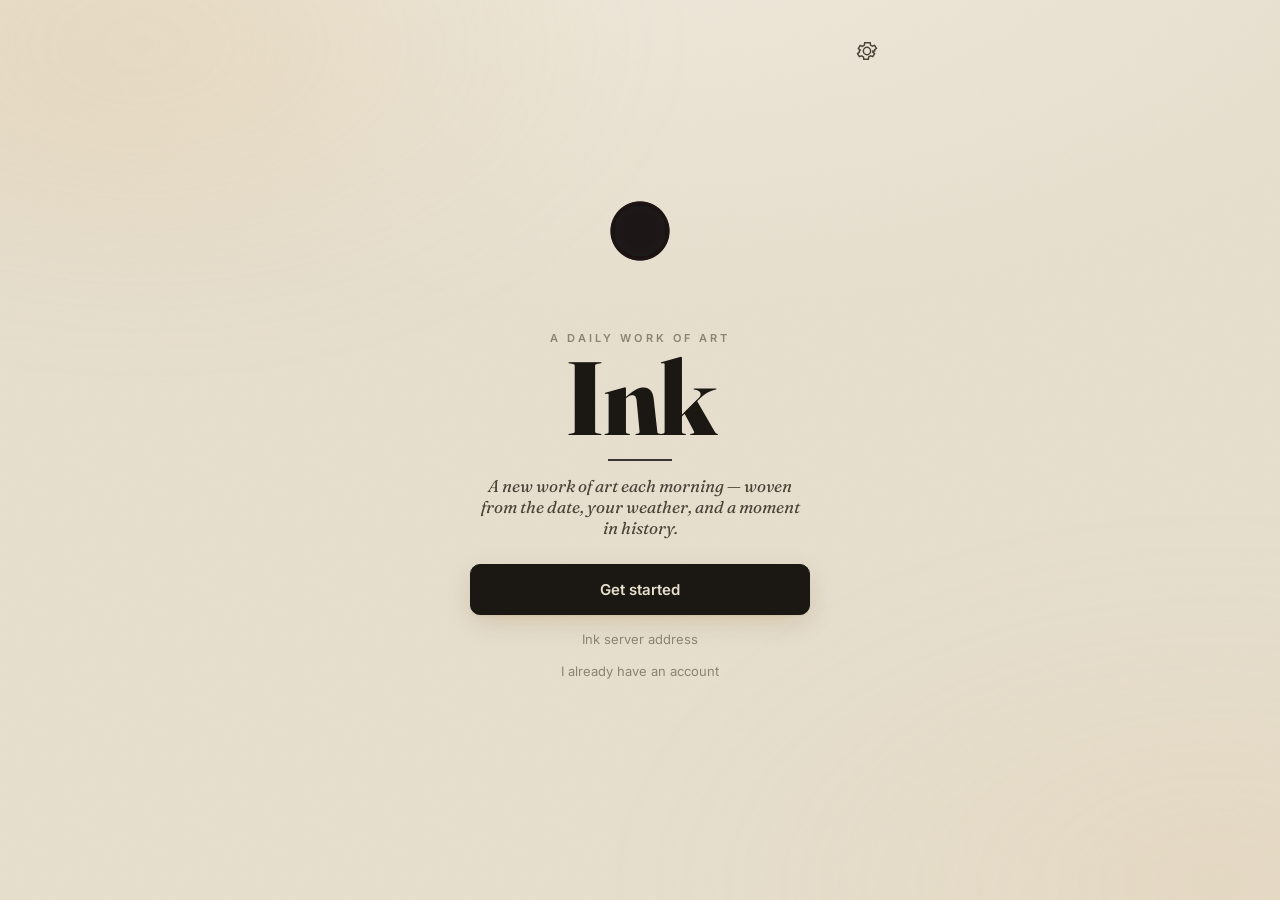
==== commit 2ec1e0a5: "deploy: onboarding + home polish (SW v104)" ====
--- a/index.html
+++ b/index.html
@@ -47,6 +47,9 @@
 
     <!-- ───────────────────────── Welcome ────────────────────────────────── -->
     <section id="screen-welcome" class="screen center">
+      <button class="gear-btn welcome-gear" id="welcome-settings-btn" aria-label="Server settings" title="Server settings">
+        <svg viewBox="0 0 24 24" width="22" height="22"><path d="M12 8a4 4 0 100 8 4 4 0 000-8zm8.4 4a6.5 6.5 0 00-.1-1.2l2-1.6-2-3.4-2.4 1a6.4 6.4 0 00-2-1.2l-.4-2.6H9.5L9 5.8a6.4 6.4 0 00-2 1.2l-2.4-1-2 3.4 2 1.6A6.5 6.5 0 003.6 12c0 .4 0 .8.1 1.2l-2 1.6 2 3.4 2.4-1c.6.5 1.3.9 2 1.2l.4 2.6h5l.4-2.6c.7-.3 1.4-.7 2-1.2l2.4 1 2-3.4-2-1.6c.1-.4.1-.8.1-1.2z" fill="none" stroke="currentColor" stroke-width="1.6"/></svg>
+      </button>
       <div class="inkmark inkmark-lg" aria-hidden="true"><svg viewBox="0 0 160 160"><use href="#inkblob" /></svg></div>
       <p class="eyebrow">A daily work of art</p>
       <h1 class="word">Ink</h1>
@@ -58,7 +61,6 @@
         <label>Server URL<input id="server-url" placeholder="https://your-ink-server" /></label>
         <button id="server-save" type="button" class="btn-ghost">Save server</button>
       </details>
-      <p class="returning-hint">Already set up a frame? <button type="button" id="restore-open" class="link inline-link">Restore your account ›</button></p>
       <details class="disclosure" id="restore-details">
         <summary>I already have an account</summary>
         <label>Account token<input id="restore-token" placeholder="paste your token" /></label>
@@ -148,8 +150,6 @@
         <summary>Enter the code instead</summary>
         <form id="pair-form" class="pair-form">
           <input id="pair-code" inputmode="numeric" maxlength="6" placeholder="000000" class="code-input" />
-          <label>Name this frame <span class="optional">(optional)</span>
-            <input id="pair-name" maxlength="40" placeholder="e.g. Living room" /></label>
           <button type="submit" class="btn-primary">Pair frame</button>
           <p id="pair-error" class="error" hidden></p>
         </form>
@@ -496,6 +496,15 @@
     <div class="lb-frame"><img id="lb-img" alt="artwork" /></div>
   </div>
 
+  <!-- Name-your-frame modal, shown right after a successful pairing. -->
+  <div id="name-modal" class="modal-overlay" hidden>
+    <div class="modal-card" role="dialog" aria-modal="true" aria-label="Name your frame">
+      <div class="modal-head"><h4>Name your frame</h4></div>
+      <label>Frame name<input id="name-modal-input" maxlength="40" value="My Ink" autocomplete="off" /></label>
+      <button id="name-modal-save" type="button" class="btn-primary name-modal-save">Save</button>
+    </div>
+  </div>
+
   <script src="jsqr.js"></script>
   <script src="app.js"></script>
 </body>
--- a/styles.css
+++ b/styles.css
@@ -483,9 +483,12 @@
 .scan-hint { color: var(--muted); font-size: 13px; margin: 10px 0; }
 .scanner .btn-ghost { max-width: 200px; margin: 0 auto; }
 
-.returning-hint { color: var(--muted); font-size: 13px; margin: 16px 0 0; }
-.inline-link { font: inherit; font-size: 13px; color: var(--ink); font-weight: 600;
-               background: none; border: none; cursor: pointer; padding: 0; text-decoration: underline; }
+/* Welcome-screen settings gear (no account yet → server address lives here). */
+#screen-welcome { position: relative; }
+.welcome-gear { position: absolute; top: max(14px, env(safe-area-inset-top)); right: 14px; z-index: 2; margin-left: 0; }
+
+/* "Name your frame" modal — Save under the input, full width. */
+.name-modal-save { margin-top: 16px; }
 
 /* ═══════════════════════ v2 — home as a hung work of art ═══════════════ */
 .home { display: flex; flex-direction: column; height: 100%; min-height: 0; overflow: hidden; }
@@ -577,7 +580,16 @@
 /* Fine-art print frame — slim walnut molding, wide white mat, soft wall shadow
    (inspired by gallery print mockups). */
 .gallery-frame { display: flex; justify-content: center; margin: clamp(8px, 3vh, 24px) auto 4px;
-                 cursor: pointer; padding: 0; background: none; border: none; max-width: 100%; }
+                 cursor: pointer; padding: 0; background: none; border: none; max-width: 100%;
+                 position: relative; }
+/* Grounded penumbra: a soft ellipse hugging the bottom edge, like the diffuse
+   shadow a frame throws on the wall right beneath it. Box-shadows can't make
+   this elliptical falloff, and it's what sells the "hanging on a wall" depth. */
+.gallery-frame::after {
+  content: ""; position: absolute; z-index: -1; left: 7%; right: 7%;
+  bottom: -9px; height: 16px; border-radius: 50%;
+  background: rgba(27,24,19,.30); filter: blur(9px); pointer-events: none;
+}
 /* Walnut molding — real wood-grain photo, beveled with inner light/shade. */
 .gframe-wood {
   display: inline-block; position: relative;
@@ -587,14 +599,14 @@
     inset 0 2px 3px rgba(255,255,255,.20),   /* top molding highlight */
     inset 0 -4px 8px rgba(0,0,0,.45),         /* bottom molding shade (rounded look) */
     inset 0 0 0 1px rgba(0,0,0,.35),          /* crisp outer edge */
-    /* Realistic wall shadow: a faint contact halo right at the frame, then a
-       penumbra that grows + fades downward, as if lit from above. */
-    0 0 1px rgba(27,24,19,.12),
-    0 2px 4px rgba(27,24,19,.20),
-    0 6px 9px -1px rgba(27,24,19,.16),
-    0 13px 22px -5px rgba(27,24,19,.15),
-    0 24px 40px -10px rgba(27,24,19,.16),
-    0 42px 70px -18px rgba(27,24,19,.22);
+    /* Realistic wall shadow: the frame hangs nearly flush to the wall, so the
+       shadow stays TIGHT — a crisp contact line under the molding, then a short
+       penumbra biased down-right (light from the upper left). The old huge
+       far-flung layers read as "floating off the wall". */
+    0 1px 1px rgba(27,24,19,.32),
+    1px 3px 4px -1px rgba(27,24,19,.26),
+    2px 7px 10px -3px rgba(27,24,19,.20),
+    3px 14px 20px -8px rgba(27,24,19,.16);
 }
 /* Wide white mat inside the molding. */
 .gframe-mat {
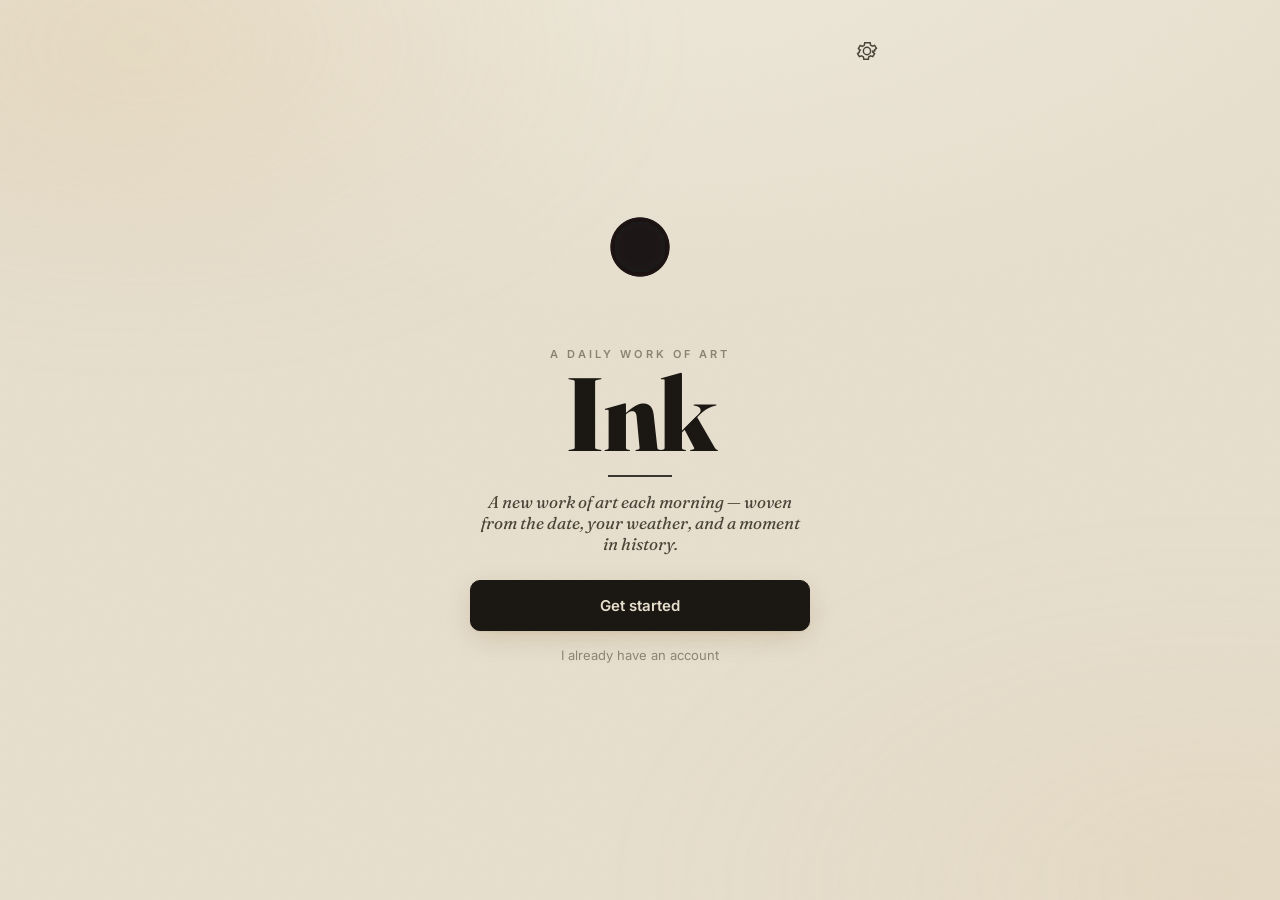
==== commit c78f64ac: "deploy: pre-sign-in Settings screen (SW v105)" ====
--- a/index.html
+++ b/index.html
@@ -56,17 +56,31 @@
       <hr class="rule" />
       <p class="tagline">A new work of art each morning — woven from the date, your weather, and a moment in history.</p>
       <button id="start-btn" class="btn-primary">Get started</button>
-      <details id="server-details" class="disclosure">
-        <summary>Ink server address</summary>
-        <label>Server URL<input id="server-url" placeholder="https://your-ink-server" /></label>
-        <button id="server-save" type="button" class="btn-ghost">Save server</button>
-      </details>
       <details class="disclosure" id="restore-details">
         <summary>I already have an account</summary>
         <label>Account token<input id="restore-token" placeholder="paste your token" /></label>
         <button id="restore-btn" class="btn-ghost">Restore</button>
       </details>
       <p id="welcome-error" class="error" hidden></p>
+    </section>
+
+    <!-- ─────────────── Settings before sign-in (welcome gear) ───────────── -->
+    <section id="screen-setup" class="screen" hidden>
+      <header class="topbar">
+        <button class="link back" id="setup-back">‹ Back</button>
+        <span class="brand-text">Settings</span><span class="spacer"></span>
+      </header>
+
+      <div class="card">
+        <h3>Ink server</h3>
+        <p class="hint">The address this app talks to. Leave it alone unless you run your own Ink server.</p>
+        <label>Server URL<input id="server-url" placeholder="https://your-ink-server" /></label>
+        <button id="server-save" type="button" class="btn-ghost wide">Save server</button>
+      </div>
+
+      <dl class="spec">
+        <div><dt>App version</dt><dd id="setup-version" class="mono">—</dd></div>
+      </dl>
     </section>
 
     <!-- ───────────────────────────── Home ───────────────────────────────── -->
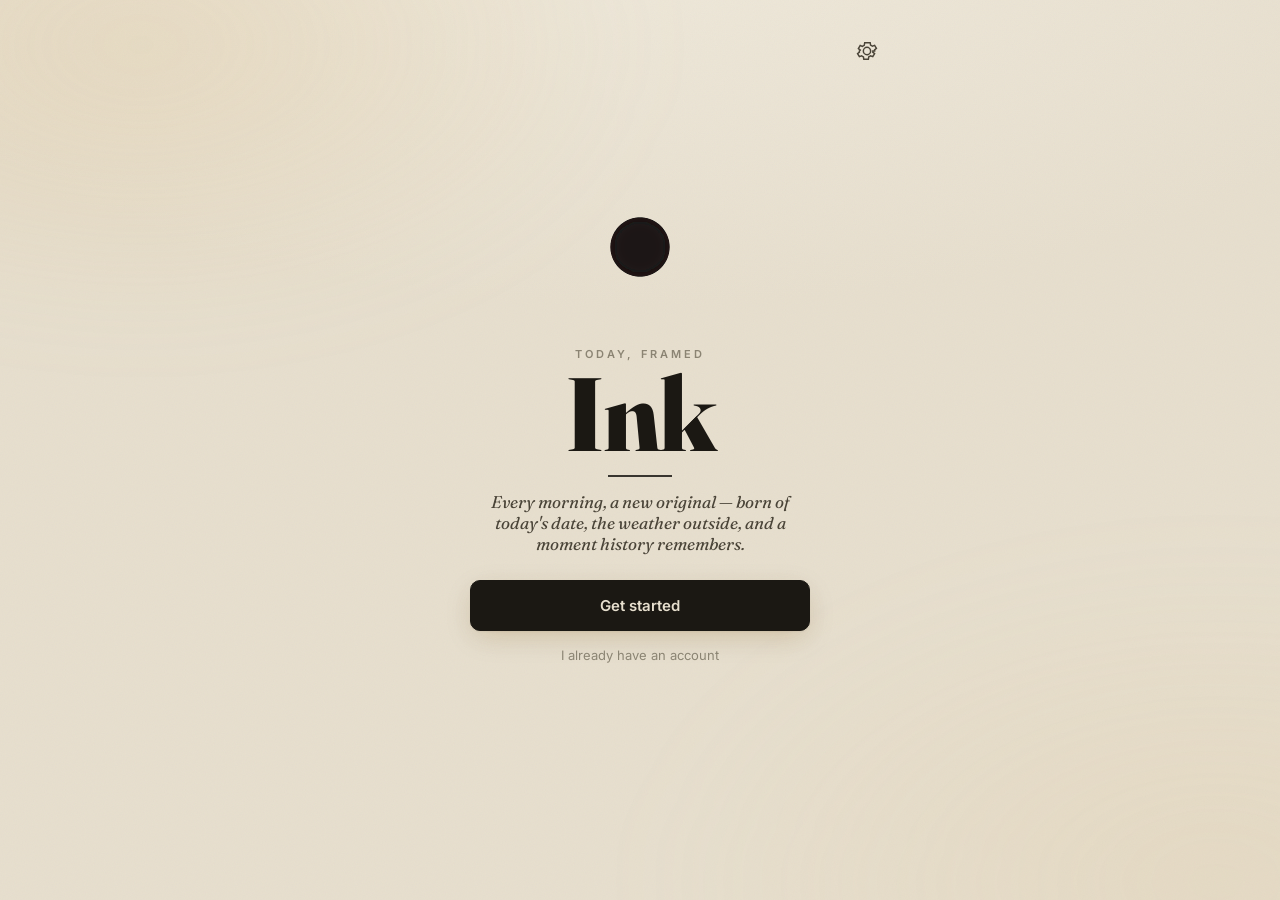
==== commit ca7dd513: "deploy: welcome microcopy (SW v106)" ====
--- a/index.html
+++ b/index.html
@@ -51,10 +51,10 @@
         <svg viewBox="0 0 24 24" width="22" height="22"><path d="M12 8a4 4 0 100 8 4 4 0 000-8zm8.4 4a6.5 6.5 0 00-.1-1.2l2-1.6-2-3.4-2.4 1a6.4 6.4 0 00-2-1.2l-.4-2.6H9.5L9 5.8a6.4 6.4 0 00-2 1.2l-2.4-1-2 3.4 2 1.6A6.5 6.5 0 003.6 12c0 .4 0 .8.1 1.2l-2 1.6 2 3.4 2.4-1c.6.5 1.3.9 2 1.2l.4 2.6h5l.4-2.6c.7-.3 1.4-.7 2-1.2l2.4 1 2-3.4-2-1.6c.1-.4.1-.8.1-1.2z" fill="none" stroke="currentColor" stroke-width="1.6"/></svg>
       </button>
       <div class="inkmark inkmark-lg" aria-hidden="true"><svg viewBox="0 0 160 160"><use href="#inkblob" /></svg></div>
-      <p class="eyebrow">A daily work of art</p>
+      <p class="eyebrow">Today, framed</p>
       <h1 class="word">Ink</h1>
       <hr class="rule" />
-      <p class="tagline">A new work of art each morning — woven from the date, your weather, and a moment in history.</p>
+      <p class="tagline">Every morning, a new original — born of today's date, the weather outside, and a moment history remembers.</p>
       <button id="start-btn" class="btn-primary">Get started</button>
       <details class="disclosure" id="restore-details">
         <summary>I already have an account</summary>
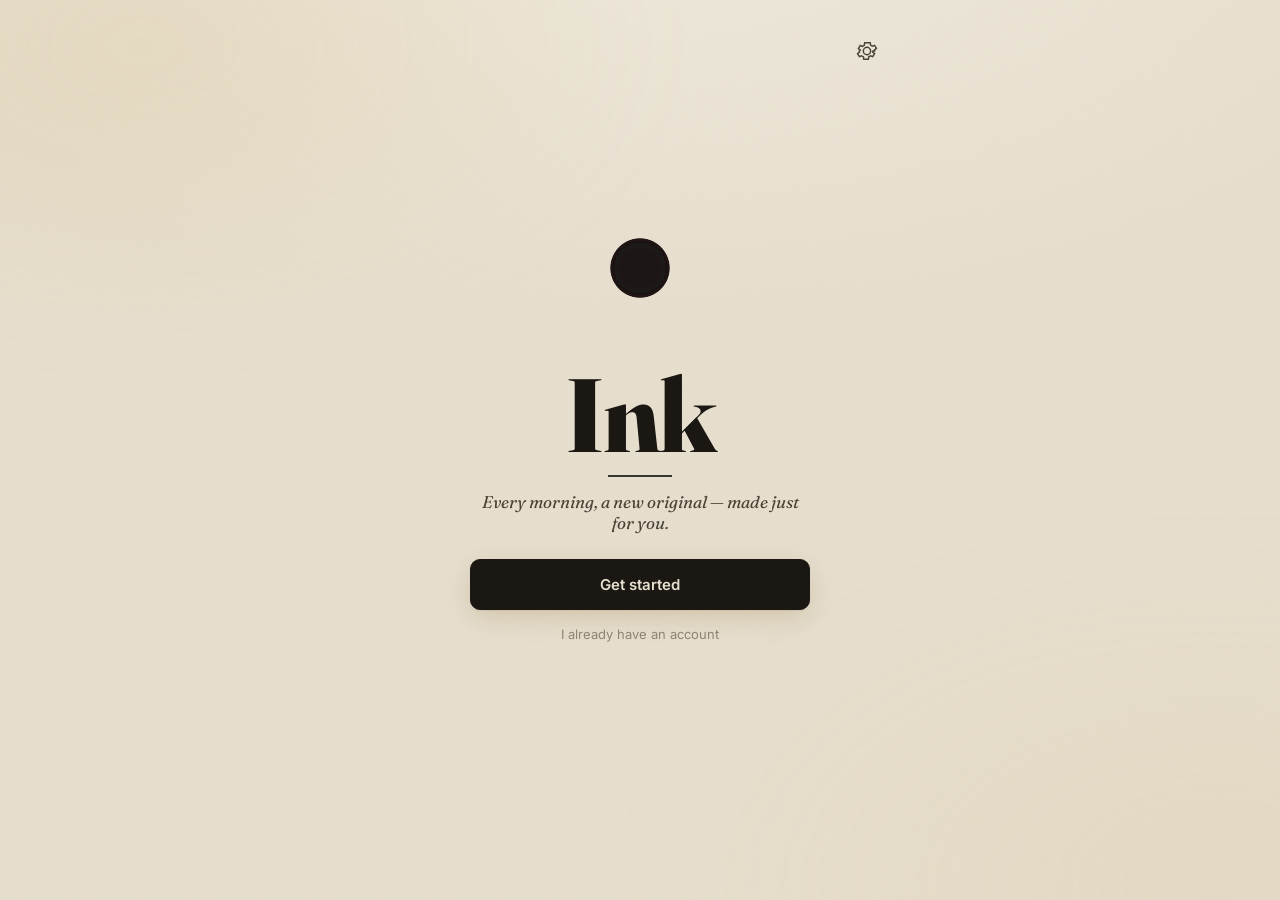
==== commit cde9c7bb: "deploy: welcome copy tightened (SW v107)" ====
--- a/index.html
+++ b/index.html
@@ -51,10 +51,9 @@
         <svg viewBox="0 0 24 24" width="22" height="22"><path d="M12 8a4 4 0 100 8 4 4 0 000-8zm8.4 4a6.5 6.5 0 00-.1-1.2l2-1.6-2-3.4-2.4 1a6.4 6.4 0 00-2-1.2l-.4-2.6H9.5L9 5.8a6.4 6.4 0 00-2 1.2l-2.4-1-2 3.4 2 1.6A6.5 6.5 0 003.6 12c0 .4 0 .8.1 1.2l-2 1.6 2 3.4 2.4-1c.6.5 1.3.9 2 1.2l.4 2.6h5l.4-2.6c.7-.3 1.4-.7 2-1.2l2.4 1 2-3.4-2-1.6c.1-.4.1-.8.1-1.2z" fill="none" stroke="currentColor" stroke-width="1.6"/></svg>
       </button>
       <div class="inkmark inkmark-lg" aria-hidden="true"><svg viewBox="0 0 160 160"><use href="#inkblob" /></svg></div>
-      <p class="eyebrow">Today, framed</p>
       <h1 class="word">Ink</h1>
       <hr class="rule" />
-      <p class="tagline">Every morning, a new original — born of today's date, the weather outside, and a moment history remembers.</p>
+      <p class="tagline">Every morning, a new original — made just for you.</p>
       <button id="start-btn" class="btn-primary">Get started</button>
       <details class="disclosure" id="restore-details">
         <summary>I already have an account</summary>
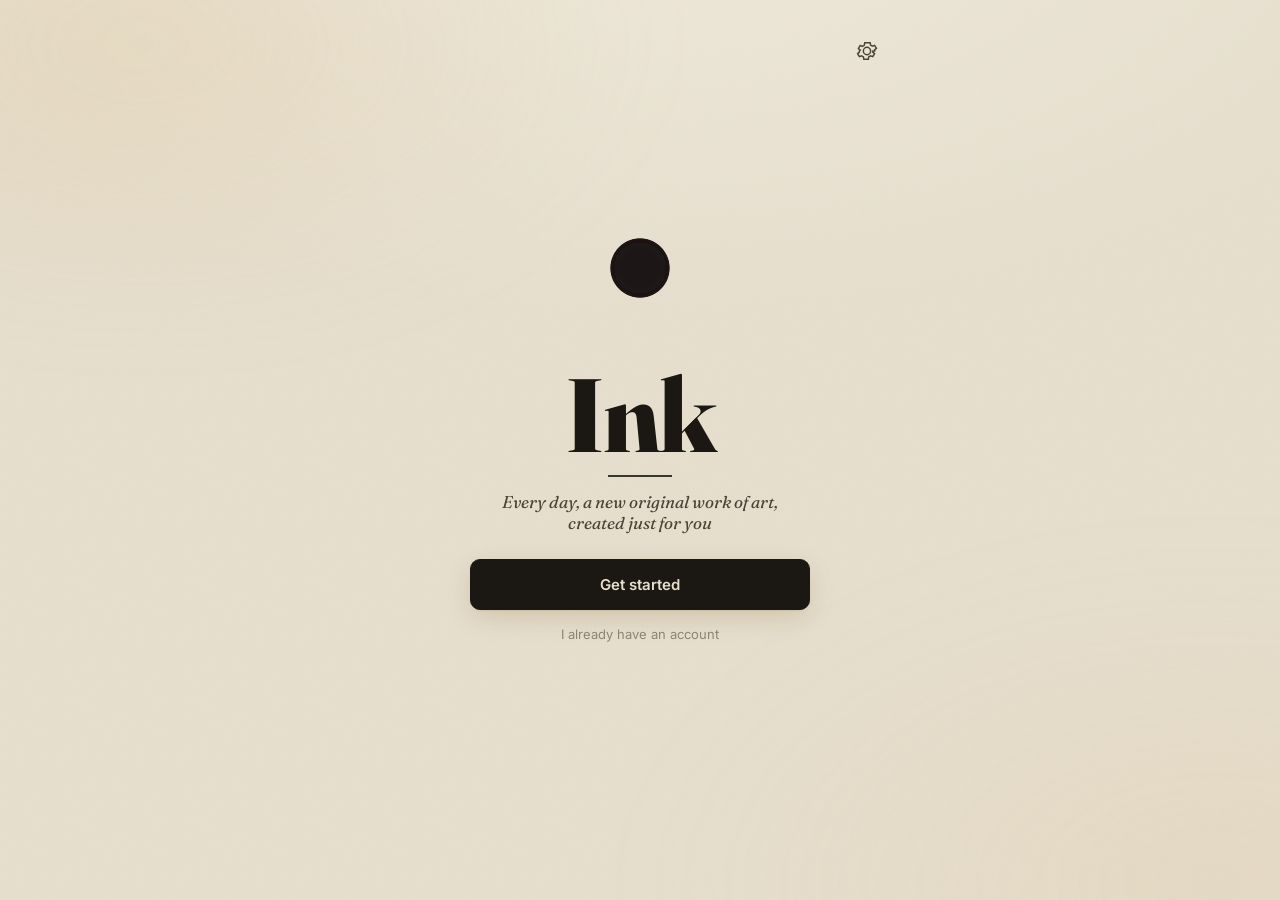
==== commit e1481fdb: "deploy: tagline copy (SW v108)" ====
--- a/index.html
+++ b/index.html
@@ -53,7 +53,7 @@
       <div class="inkmark inkmark-lg" aria-hidden="true"><svg viewBox="0 0 160 160"><use href="#inkblob" /></svg></div>
       <h1 class="word">Ink</h1>
       <hr class="rule" />
-      <p class="tagline">Every morning, a new original — made just for you.</p>
+      <p class="tagline">Every day, a new original work of art, created just for you</p>
       <button id="start-btn" class="btn-primary">Get started</button>
       <details class="disclosure" id="restore-details">
         <summary>I already have an account</summary>
